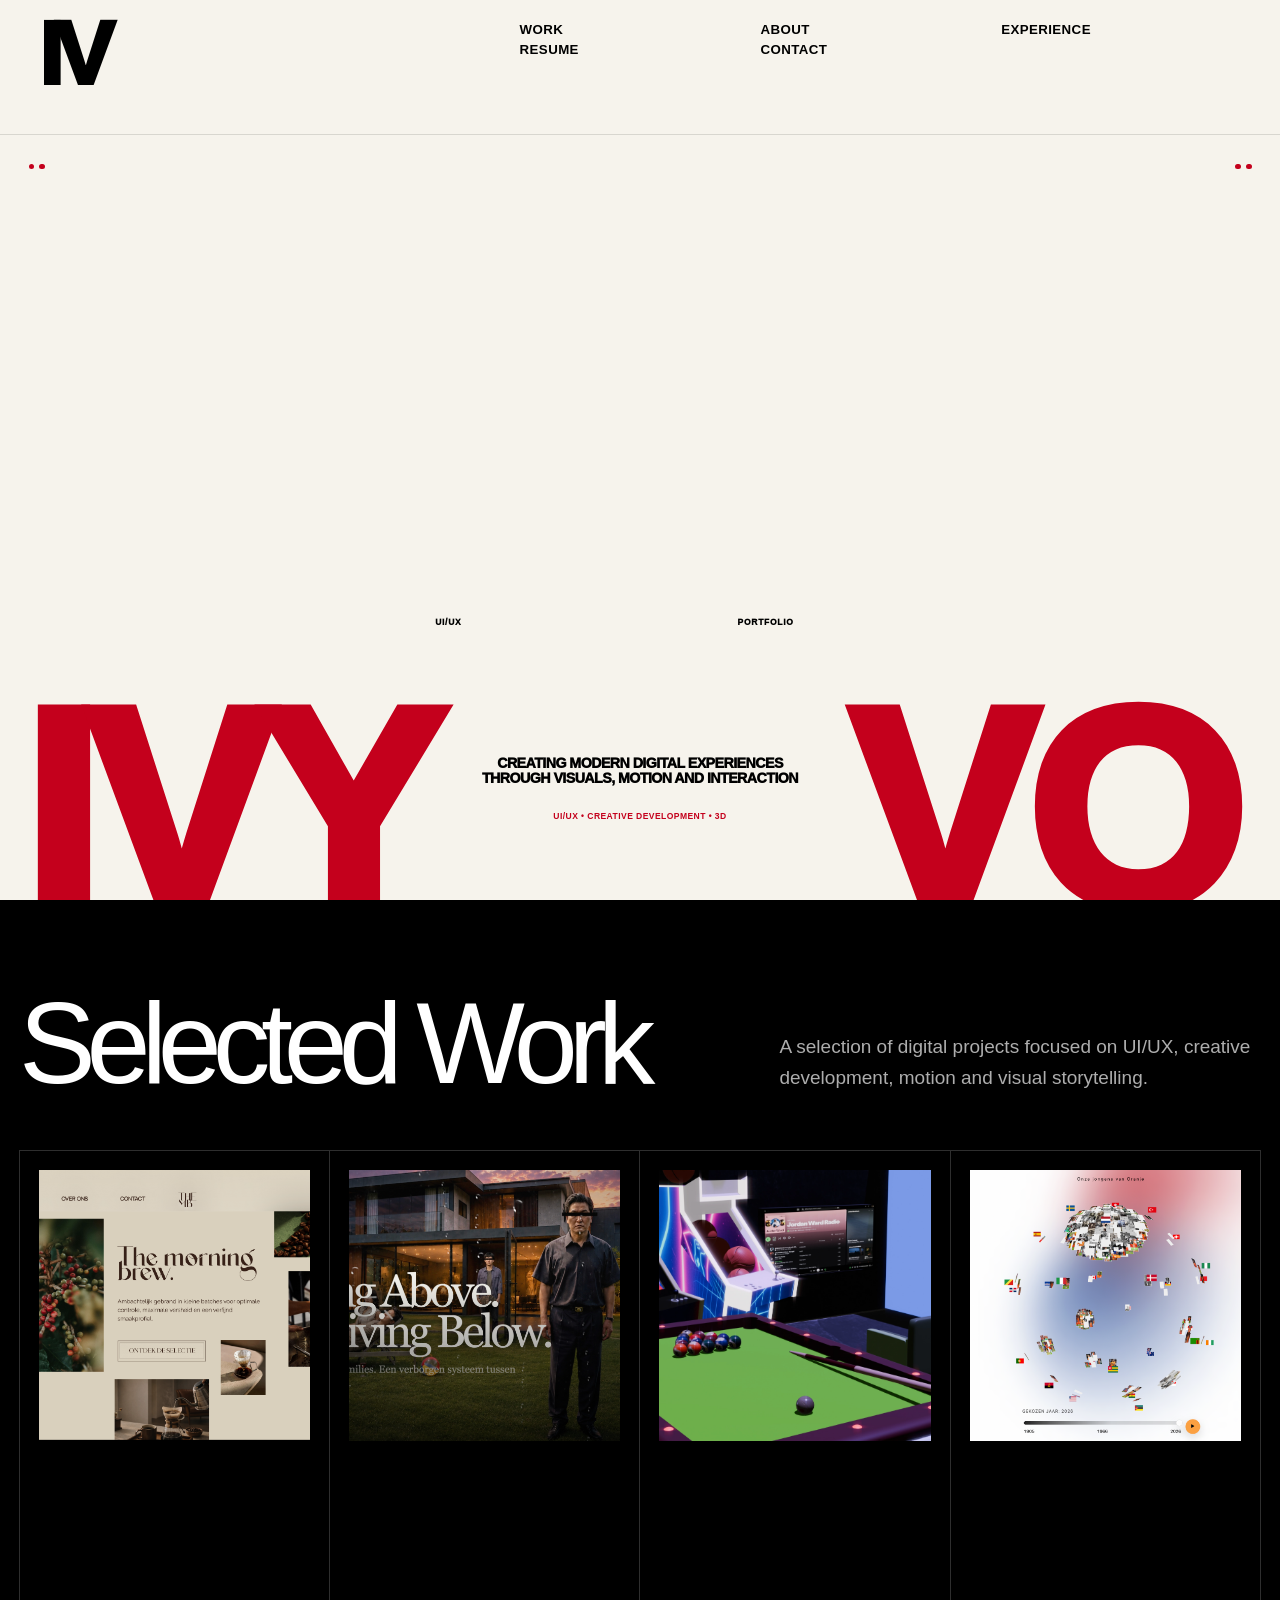
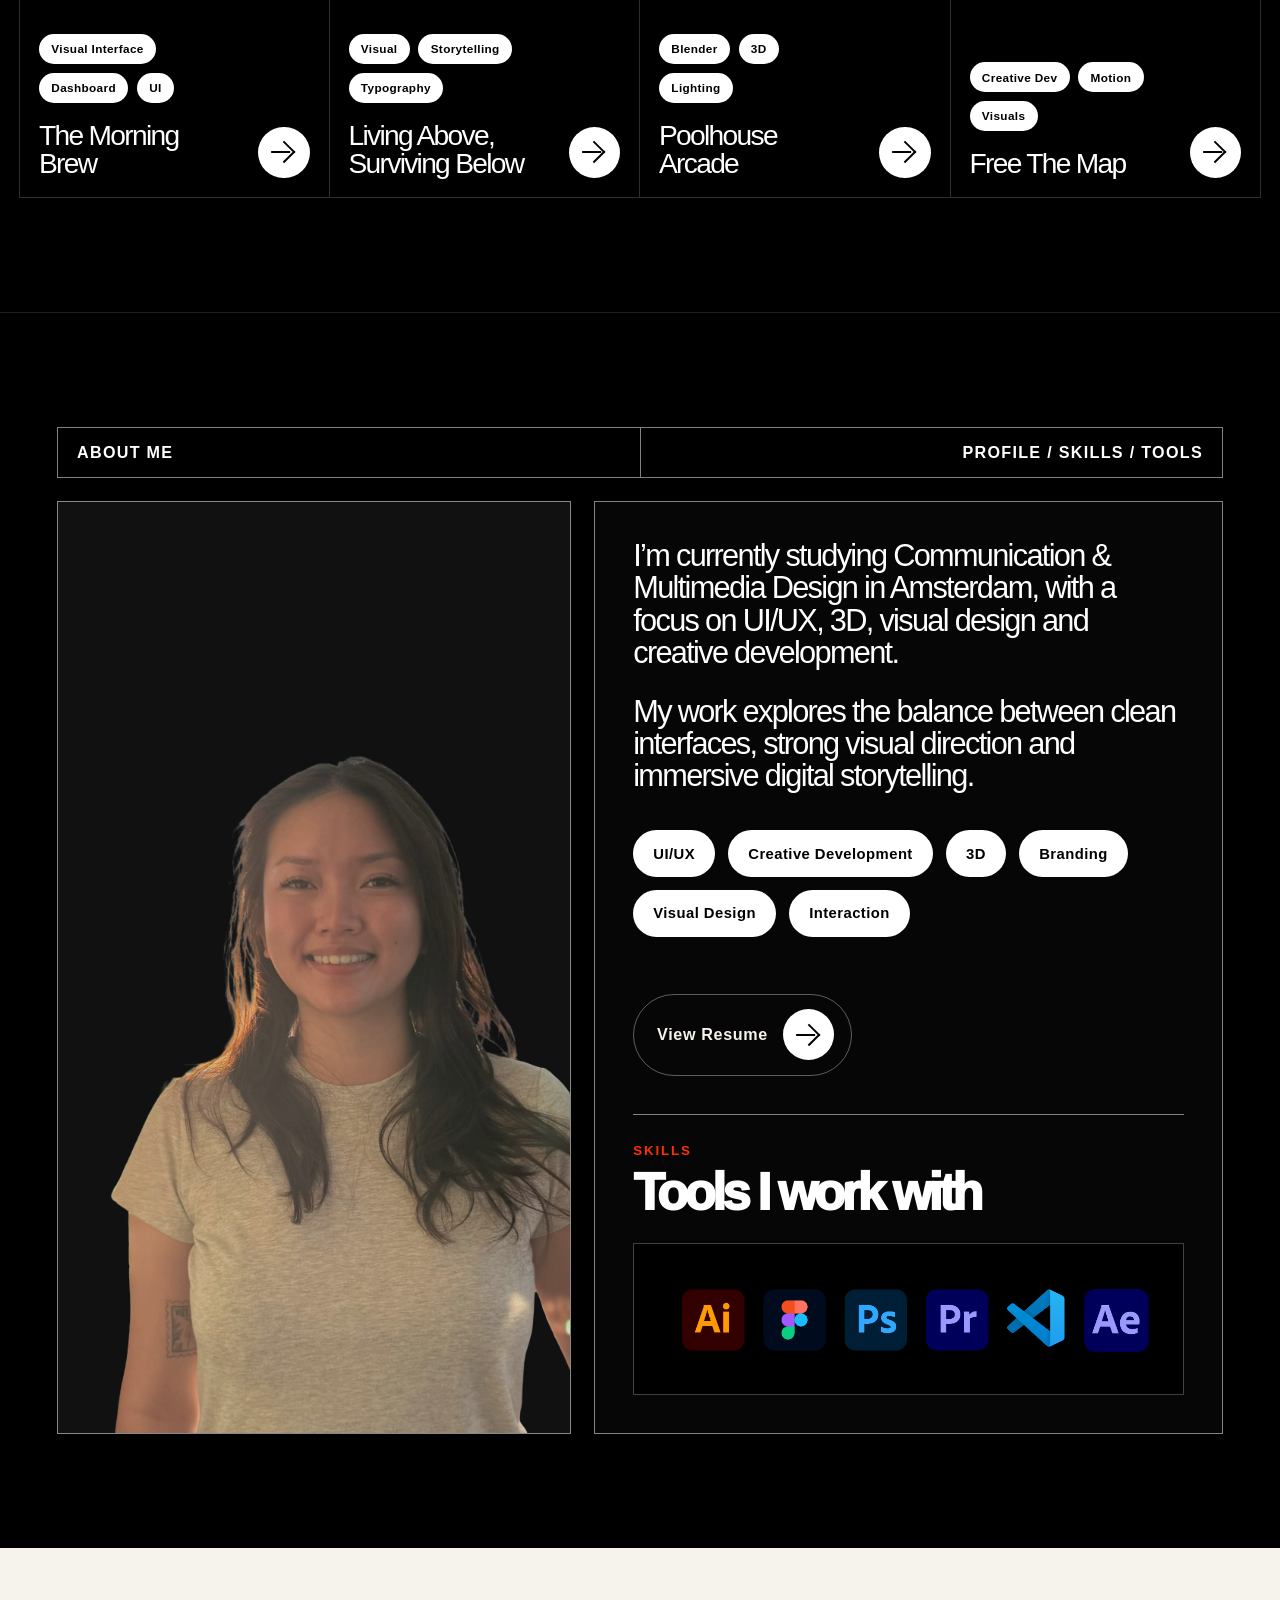
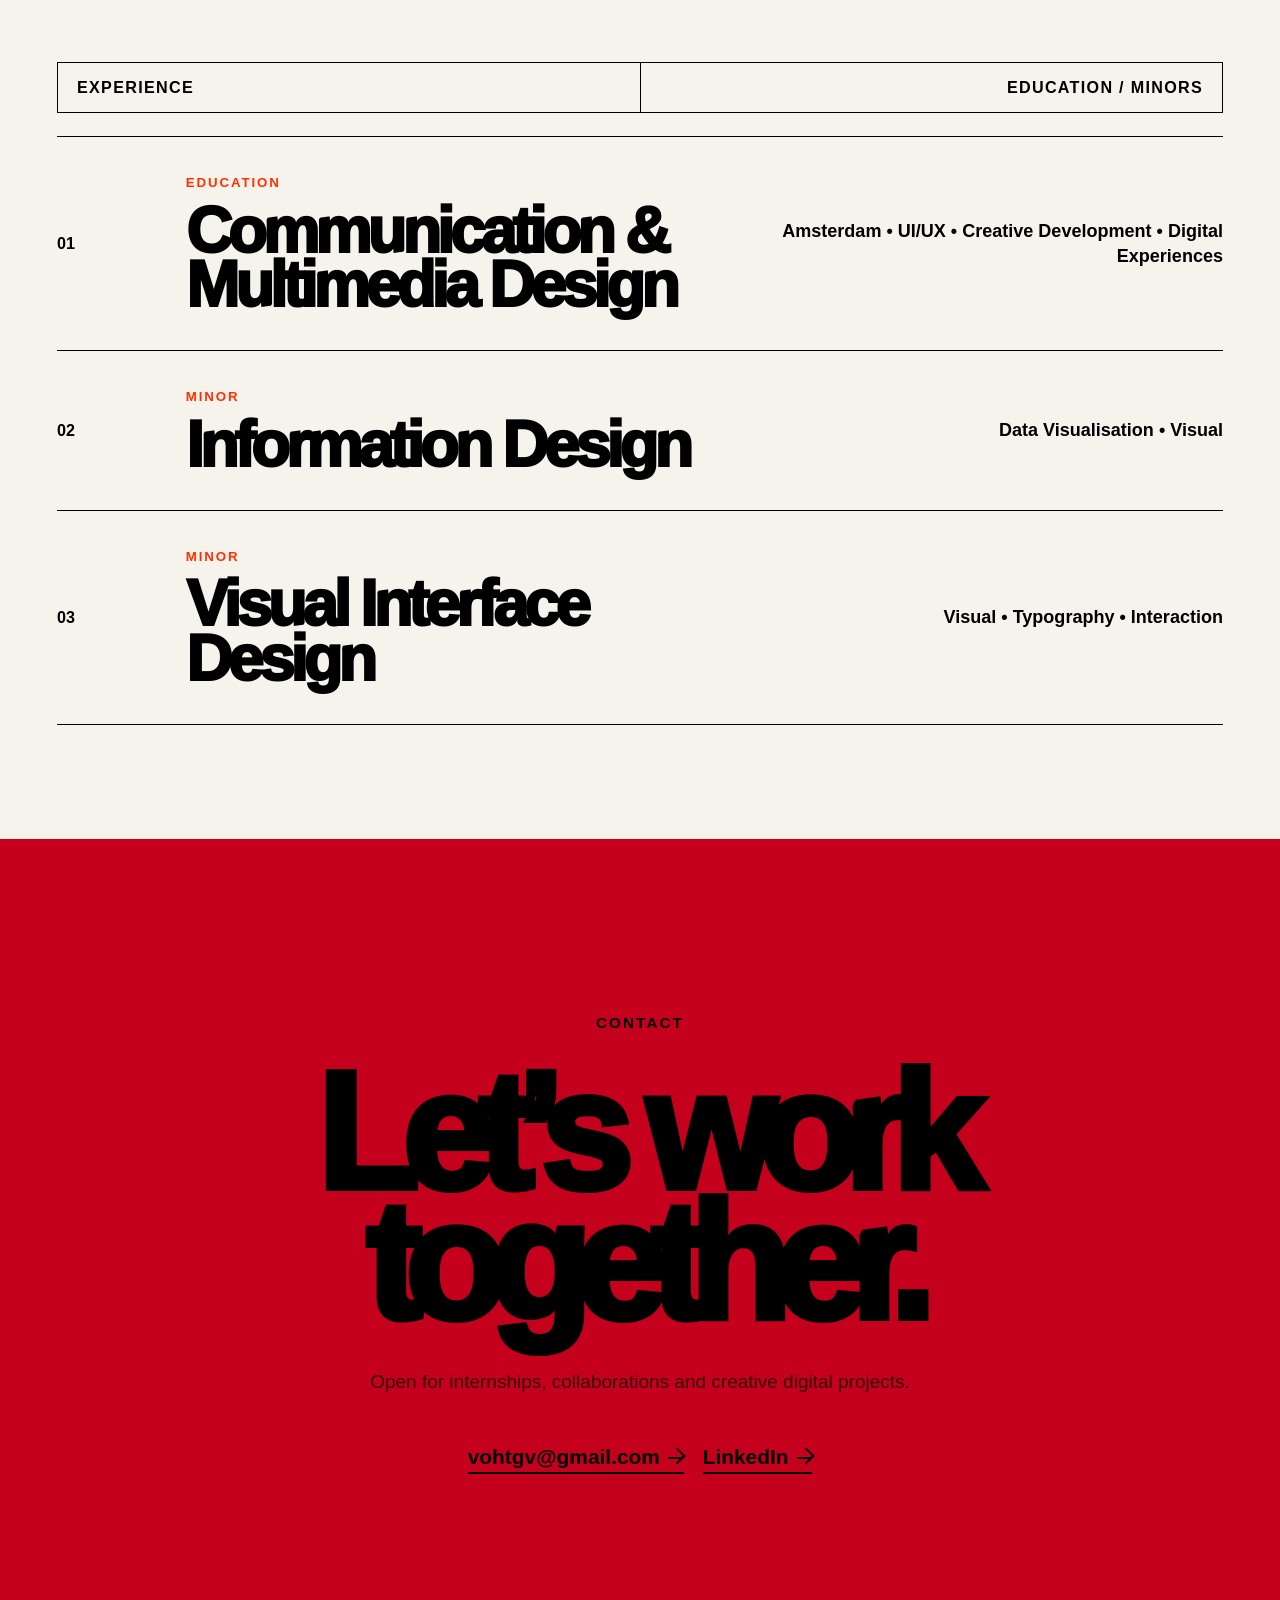
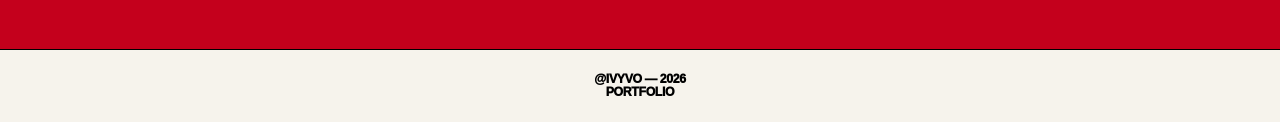
==== index.html @ e59f830c "pushdhsd" ====
<!DOCTYPE html>
<html lang="en">
<head>
  <meta charset="UTF-8">

  <meta
    name="viewport"
    content="width=device-width, initial-scale=1.0"
  >

  <title>Ivy Vo Portfolio</title>
    <link rel="icon" type="image/png" href="img/weblogo.png">

  <link rel="stylesheet" href="style.css">
    <link rel="stylesheet" href="nav.css">
</head>

<body>

 <nav class="top-nav">

  <a href="index.html" class="nav-logo">
    IV
  </a>

  <div class="nav-column desktop-nav">
    <a href="index.html#work">WORK</a>
    <a href="/img/cv.png">RESUME</a>
  </div>

  <div class="nav-column desktop-nav">
    <a href="index.html#about">ABOUT</a>
    <a href="index.html#contact">CONTACT</a>
  </div>

  <div class="nav-column desktop-nav">
    <a href="index.html#experience">EXPERIENCE</a>
  </div>

  <button class="menu-toggle" aria-label="Open menu">
    MENU
  </button>

</nav>

<div class="menu-overlay">

  <button class="menu-close" aria-label="Close menu">
    Close ×
  </button>

  <div class="menu-links">

    <a href="index.html#about">
      ABOUT
      <span>01</span>
    </a>

    <a href="index.html#work">
      WORK
      <span>02</span>
    </a>

    <a href="index.html#experience">
      EXPERIENCE
      <span>03</span>
    </a>

    <a href="cv.pdf">
      RESUME
      <span>04</span>
    </a>

    <a href="index.html#contact">
      CONTACT
      <span>05</span>
    </a>

  </div>

  <div class="menu-socials">

    <p>Socials</p>

    <div>
      <a href="https://www.linkedin.com/public-profile/settings/?lipi=urn%3Ali%3Apage%3Ad_flagship3_profile_self_edit_contact_info%3BYmnSw0SLS3mF9ZpnHBcqWw%3D%3D" target="_blank">
        LinkedIn
      </a>

      <a href="mailto:vohtgv@gmail.com">
        Email
      </a>

    </div>

  </div>

</div>

  <!-- LANDING PAGE -->

 <main class="landing">

  <video class="landing-video" autoplay muted loop playsinline>
    <source src="img/cube.mp4" type="video/mp4" >
    
  </video>


  <!-- SMALL CORNERS -->

  <div class="corner corner-left">
    <span></span>
    <span></span>
  </div>

  <div class="corner corner-right">
    <span></span>
    <span></span>
  </div>

  <!-- TINY LABELS -->

  <span class="tiny-label label-left">
    UI/UX
  </span>

  <span class="tiny-label label-right">
    PORTFOLIO
  </span>

  <!-- CENTER TEXT -->

  <div class="center-text">

    <p>
      CREATING MODERN DIGITAL EXPERIENCES<br>
      THROUGH VISUALS, MOTION AND INTERACTION
    </p>

    <small>
      UI/UX • CREATIVE DEVELOPMENT • 3D
    </small>

  </div>

  <!-- BIG TYPOGRAPHY -->

  <h1 class="big-name name-left">
    IVY
  </h1>

  <h1 class="big-name name-right">
    VO
  </h1>

</main>

 <!-- WORK SECTION -->

<section class="work-section" id="work">

  <div class="work-top">

    <h2>
      Selected Work
    </h2>

    <p>
      A selection of digital projects focused on UI/UX, creative development,
      motion and visual storytelling.
    </p>

  </div>

  <div class="project-grid">

 <a href="themorningbrew.html" class="project-card">

  <div class="project-image">
    <img src="img/work/themorningbrew.png" alt="The Morning Brew project">
  </div>

  <div class="project-info">

    <div>
      <div class="project-tags">
        <span>Visual Interface</span>
        <span>Dashboard</span>
        <span>UI</span>
      </div>

      <h3>The Morning Brew</h3>
    </div>

  <span class="arrow" aria-hidden="true"></span>

  </div>

</a>

    <a href="parasite.html" class="project-card">

      <div class="project-image">
        <img src="img/work/parasite.png" alt="Living Above Surviving Below project">
      </div>

      <div class="project-info">

        <div>
       <div class="project-tags">
  <span>Visual</span>
  <span>Storytelling</span>
  <span>Typography</span>
</div>

<h3>Living Above, Surviving Below</h3>
        </div>

      <span class="arrow" aria-hidden="true"></span>

      </div>

    </a>

    <a href="poolhouse.html" class="project-card">

      <div class="project-image">
        <img src="img/work/poolhouse2.png" alt="Poolhouse blender project">
      </div>

      <div class="project-info">

        <div>
      <div class="project-tags">
        <span>Blender</span>
        <span>3D</span>
        <span>Lighting</span>
      </div>

      <h3>Poolhouse Arcade</h3>
    </div>

  <span class="arrow" aria-hidden="true"></span>

      </div>

    </a>

    <a href="freethemap.html" class="project-card">

      <div class="project-image">
        <img src="img/work/freethemap.png" alt="Free The Map project">
      </div>

      <div class="project-info">

        <div>
          <div class="project-tags">
            <span>Creative Dev</span>
            <span>Motion</span>
            <span>Visuals</span>
          </div>

          <h3>Free The Map</h3>
        </div>

       <span class="arrow" aria-hidden="true"></span>

      </div>

    </a>

  </div>

</section>
<!-- ABOUT SECTION -->

<section class="about-section" id="about">

  <div class="section-header about-header">

    <span>
      ABOUT ME
    </span>

    <span>
      PROFILE / SKILLS / TOOLS
    </span>

  </div>

  <div class="about-layout">

    <div class="about-image-card">

      <img src="img/ivyvo.png" alt="Portrait / visual identity of Ivy Vo">

    </div>

    <div class="about-content-card">

      <div class="about-text">

        <p>
          I’m currently studying Communication & Multimedia Design in Amsterdam,
          with a focus on UI/UX, 3D, visual design and creative development.
        </p>

        <p>
          My work explores the balance between clean interfaces, strong visual direction
          and immersive digital storytelling.
        </p>

      </div>

      <div class="about-tags">

        <span>UI/UX</span>
        <span>Creative Development</span>
        <span>3D</span>
        <span>Branding</span>
        <span>Visual Design</span>
        <span>Interaction</span>

      </div>
      <div class="about-actions">
  <a href="/img/cv.png" class="resume-button" target="_blank">
    <span>View Resume</span>
   <span class="arrow" aria-hidden="true"></span>
  </a>
</div>

      <div class="skills-mini-block">

        <div class="skills-mini-text">

          <p class="archive-kicker">
            SKILLS
          </p>

          <h3>
            Tools I work with
          </h3>

        </div>

        <img
          src="/img/skilsicon.png"
          alt="Design and development tools including Illustrator, Figma, Photoshop, Premiere Pro and Visual Studio Code"
          class="skills-icons"
        >

      </div>

    </div>

  </div>

</section>

  <!-- EXPERIENCE / EDUCATION SECTION -->

<section class="experience-section" id="experience">

  <div class="experience-header">

    <span>
      EXPERIENCE
    </span>

    <span>
      EDUCATION / MINORS
    </span>

  </div>

  <div class="experience-list">

    <div class="experience-item">

      <span class="experience-number">
        01
      </span>

      <div class="experience-main">
        <p class="experience-kicker">
          EDUCATION
        </p>

        <h3>
          Communication & Multimedia Design
        </h3>
      </div>

      <p class="experience-tags">
        Amsterdam • UI/UX • Creative Development • Digital Experiences
      </p>

    </div>

    <div class="experience-item">

      <span class="experience-number">
        02
      </span>

      <div class="experience-main">
        <p class="experience-kicker">
          MINOR
        </p>

        <h3>
          Information Design
        </h3>
      </div>

      <p class="experience-tags">
        Data Visualisation • Visual
      </p>

    </div>

    <div class="experience-item">

      <span class="experience-number">
        03
      </span>

      <div class="experience-main">
        <p class="experience-kicker">
          MINOR
        </p>

        <h3>
          Visual Interface Design
        </h3>
      </div>

      <p class="experience-tags">
        Visual • Typography • Interaction
      </p>

    </div>

  </div>

</section>
  <!-- CONTACT SECTION -->

 <section class="contact-section" id="contact">

  <div class="contact-inner">

    <span class="contact-label">
      CONTACT
    </span>

    <h2>
      Let’s work together.
    </h2>

    <p>
      Open for internships, collaborations and creative digital projects.
    </p>

    <div class="contact-links">

  <a href="mailto:vohtgv@gmail.com" class="contact-link">
  <span>vohtgv@gmail.com</span>
  <span class="inline-arrow" aria-hidden="true"></span>
</a>

<a href="https://www.linkedin.com/in/ivy-vo-3ab95b32b?utm_source=share_via&utm_content=profile&utm_medium=member_ios" target="_blank" class="contact-link">
  <span>LinkedIn</span>
  <span class="inline-arrow" aria-hidden="true"></span>
</a>
    </div>

  </div>

</section>
</section>
  <footer class="footer-title">
      @IVYVO — 2026<br>
      PORTFOLIO
    </footer>
    <script src="script.js"></script>
</body>
 
</html>
---- style.css ----
/* =========================
   RESET
========================= */

*{
  margin:0;
  padding:0;
  box-sizing:border-box;
}

/* =========================
   COLOR SYSTEM
========================= */

:root{
  --primary-red:#C4001C;
  --primary-orange:#FF3100;
  --secondary-blue:#2B3EF7;
  --gray:#A7A7A7;
  --black:#000000;
  --white:#FFFFFF;
  --cream:#F6F3EC;
}

html{
  font-size:19px;
  scroll-behavior:smooth;
}

body{

  font-family:
  "Helvetica Neue",
  Helvetica,
  Arial,
  sans-serif;

  color:var(--black);

  overflow-x:hidden;
}

/* =========================
   LANDING
========================= */

.landing{
  position:relative;

  width:100vw;
  height:85vh;

  background:var(--cream);

  overflow:hidden;

  padding:2rem;
}

/* =========================
   LANDING VIDEO
========================= */

.landing-video{
  position:absolute;

  left:52%;
  top:27%;
 
  transform:translate(-50%, -50%);

  width:min(68vw, 58rem);
  height:auto;

  z-index:35;

  display:block;

  pointer-events:auto;

  mix-blend-mode:multiply;

  opacity:.95;
}

/* =========================
   SMALL CORNER DOTS
========================= */

.corner{
  position:absolute;

  top:1.5rem;

  display:flex;
  gap:.25rem;

  z-index:80;
}

.corner-left{
  left:1.5rem;
}

.corner-right{
  right:1.5rem;
}

.corner span{
  width:.3rem;
  height:.3rem;

  border-radius:50%;

  background:var(--primary-red);
}

/* =========================
   TINY LABELS
========================= */

.tiny-label{
  position:absolute;

  top:61%;

  font-size:.45rem;

  font-weight:950;

  letter-spacing:.08em;

  color:var(--black);

  z-index:70;
}

.label-left{
  left:33%;
}

.label-right{
  right:35%;
}

/* =========================
   CENTER TEXT
========================= */

.center-text{
  position:absolute;

  left:50%;
  bottom:11%;

  transform:translateX(-50%);

  text-align:center;

  width:min(90vw, 30rem);

  z-index:80;
}

.center-text p{
  font-size:clamp(.78rem, 1vw, 1.05rem);

  line-height:1.05;

  font-weight:950;

  letter-spacing:-.04em;

  margin-bottom:1.1rem;

  color:var(--black);
}

.center-text small{
  font-size:.48rem;

  font-weight:900;

  letter-spacing:.07em;

  color:var(--primary-red);
}


/* =========================
   SMALL CORNER DOTS
========================= */

.corner{
  position:absolute;

  top:1.5rem;

  display:flex;
  gap:.25rem;

  z-index:30;
}

.corner-left{
  left:1.5rem;
}

.corner-right{
  right:1.5rem;
}

.corner span{
  width:.3rem;
  height:.3rem;

  border-radius:50%;

  background:var(--primary-red);
}



/* =========================
   TINY LABELS
========================= */

.tiny-label{
  position:absolute;

  top:63%;

  font-size:.45rem;

  font-weight:950;

  letter-spacing:.08em;

  z-index:30;
}

.label-left{
  left:34%;
}

.label-right{
  right:38%;
}

/* =========================
   CENTER TEXT
========================= */

.center-text{
  position:absolute;

  left:50%;
  bottom:10%;

  transform:translateX(-50%);

  text-align:center;

  width:22rem;

  z-index:40;
}

.center-text p{
  font-size:clamp(.75rem, 1vw, 1rem);

  line-height:1.05;

  font-weight:950;

  letter-spacing:-.04em;

  margin-bottom:.8rem;
}

.center-text small{
  font-size:.45rem;

  font-weight:900;

  letter-spacing:.05em;
}

/* =========================
   BIG NAMES
========================= */

.big-name{
  position:absolute;

  bottom:-.8rem;

  font-size:clamp(7rem, 22vw, 22rem);

  line-height:.72;

  font-weight:950;

  letter-spacing:-.055em;

  color:var(--primary-red);

  z-index:20;

  text-transform:uppercase;
}

.name-left{
  left:1rem;
}

.name-right{
  right:2.5rem;

  letter-spacing:-.035em;
}



/* =========================
   WORK SECTION
========================= */

.work-section{
  min-height:100vh;

  background:var(--black);
  color:var(--white);

  padding:5rem 1rem 6rem;

  overflow:hidden;
}

/* TOP */

.work-top{
  display:grid;

  grid-template-columns:1.2fr .8fr;

  gap:2rem;

  align-items:end;

  padding:0 0 3rem;

  border-bottom:1px solid rgba(255,255,255,.18);
}

.work-top h2{
  font-size:clamp(4rem, 9vw, 9rem);

  line-height:.85;

  font-weight:500;

  letter-spacing:-.08em;

  color:var(--white);

  max-width:100%;
}

.work-top p{
  max-width:34rem;

  color:rgba(255,255,255,.68);

  font-size:1rem;

  line-height:1.6;

  justify-self:end;
}

/* GRID */

.project-grid{
  display:grid;

  grid-template-columns:repeat(4, minmax(0, 1fr));

  border-bottom:1px solid rgba(255,255,255,.18);
}

.project-card{
  min-height:34rem;

  display:flex;
  flex-direction:column;

  text-decoration:none;

  color:var(--white);

  border-right:1px solid rgba(255,255,255,.18);

  padding:1rem;

  transition:
    background .35s ease,
    transform .35s ease;
}

.project-card:first-child{
  border-left:1px solid rgba(255,255,255,.18);
}

.project-card:hover{
  background:rgba(255,255,255,.045);
}

/* IMAGE */

.project-image{
  width:100%;

  aspect-ratio:1 / 1;

  overflow:hidden;

  background:#111;

  margin-bottom:1.2rem;
}

.project-image img{
  width:100%;
  height:100%;

  object-fit:cover;

  display:block;

  transition:.7s cubic-bezier(.22,1,.36,1);
}

.project-card:hover .project-image img{
  transform:scale(1.08);
}

/* INFO */

.project-info{
  margin-top:auto;

  display:flex;
  justify-content:space-between;
  align-items:flex-end;

  gap:1rem;
}

.project-info h3{
  font-size:clamp(1.4rem, 2.2vw, 2.4rem);

  line-height:1;

  font-weight:500;

  letter-spacing:-.06em;

  margin-top:1rem;

  color:var(--white);
}

/* TAGS */

.project-tags{
  display:flex;
  flex-wrap:wrap;

  gap:.45rem;
}

.project-tags span{
  padding:.45rem .65rem;

  border-radius:999px;

  background:var(--white);
  color:var(--black);

  font-size:.62rem;
  font-weight:800;

  letter-spacing:.03em;

  transition:.3s ease;
}

.project-card:hover .project-info h3{
  
  color:var(--primary-orange);
}

/* ARROW */

.arrow{
  width:2.7rem;
  height:2.7rem;

  border-radius:50%;

  display:flex;
  align-items:center;
  justify-content:center;

  background:var(--white);
  color:var(--black);

  flex-shrink:0;

  position:relative;

  transition:.35s ease;
}

.arrow::before{
  content:"";

  width:.75rem;
  height:.75rem;

  border-top:2px solid currentColor;
  border-right:2px solid currentColor;

  transform:rotate(45deg);
}

.arrow::after{
  content:"";

  position:absolute;

  width:1rem;
  height:2px;

  background:currentColor;

  transform:translateX(-.15rem);
}

.project-card:hover .arrow{
  background:var(--primary-orange);
  color:var(--white);

  transform:rotate(-45deg);
}
/* =========================
   RESPONSIVE WORK
========================= */

/* tablet */
@media(max-width:1100px){

  .work-top{
    grid-template-columns:1fr;

    gap:1rem;
  }

  .work-top p{
    justify-self:start;

    max-width:38rem;
  }

  .project-grid{
    grid-template-columns:repeat(2, minmax(0, 1fr));
  }

  .project-card{
    border-bottom:1px solid rgba(255,255,255,.18);
  }

  .project-card:nth-child(odd){
    border-left:1px solid rgba(255,255,255,.18);
  }
}

/* small tablet */
@media(max-width:800px){

  .work-section{
    padding:4.5rem 1rem 5rem;
  }

  .work-top h2{
    font-size:clamp(3.8rem, 14vw, 7rem);
  }

  .project-card{
    min-height:30rem;
  }

  .project-info{
    align-items:flex-start;
  }
}

/* mobile */
@media(max-width:650px){

  .work-section{
    padding:4rem 1rem;
  }

  .work-top{
    padding-bottom:2rem;
  }

  .work-top h2{
    font-size:clamp(3.4rem, 18vw, 6rem);
  }

  .work-top p{
    font-size:.9rem;
  }

  .project-grid{
    grid-template-columns:1fr;
  }

  .project-card{
    min-height:auto;

    border-left:1px solid rgba(255,255,255,.18);
    border-right:1px solid rgba(255,255,255,.18);
    border-bottom:1px solid rgba(255,255,255,.18);

    padding:.9rem;
  }

  .project-image{
    aspect-ratio:1 / .82;
  }

  .project-info{
    align-items:flex-start;
  }

  .project-tags span{
    font-size:.58rem;
  }

  .arrow{
    width:2.4rem;
    height:2.4rem;
  }
}
/* extra small phones fix */
@media(max-width:560px){

  .work-section{
    padding:3.5rem .75rem 4rem;
  }

  .work-top{
    gap:1rem;
    padding-bottom:1.6rem;
  }

  .work-top h2{
    font-size:clamp(2.8rem, 17vw, 4.8rem);

    line-height:.88;

    letter-spacing:-.055em;

    max-width:100%;

    overflow-wrap:break-word;
    word-break:normal;
  }

  .work-top p{
    max-width:100%;

    font-size:.85rem;
    line-height:1.5;
  }

  .project-grid{
    grid-template-columns:minmax(0, 1fr);
  }

  .project-card{
    padding:.75rem;

    width:100%;
    min-width:0;
  }

  .project-image{
    aspect-ratio:1 / .9;
  }

  .project-info{
    gap:.8rem;
  }

  .project-info h3{
    font-size:clamp(1.45rem, 8vw, 2.2rem);

    letter-spacing:-.045em;

    overflow-wrap:break-word;
  }

  .project-tags{
    gap:.35rem;
  }

  .project-tags span{
    font-size:.54rem;

    padding:.4rem .55rem;
  }

  .arrow{
    width:2.25rem;
    height:2.25rem;
  }
}

@media(max-width:390px){

  .work-top h2{
    font-size:clamp(2.5rem, 16vw, 3.8rem);

    letter-spacing:-.04em;
  }

  .project-info{
    flex-direction:column;
    align-items:flex-start;
  }

  .arrow{
    margin-top:.5rem;
  }
}
/* =========================
   ABOUT SECTION
========================= */

.about-section{
  min-height:100vh;

  background:var(--black);
  color:var(--white);

  padding:6rem 3rem;

  border-top:1px solid rgba(255,255,255,.12);
}

/* ABOUT HEADER */

.about-header{
  color:var(--white);

  display:grid;
  grid-template-columns:1fr 1fr;

  border:1px solid rgba(255,255,255,.5);

  margin-bottom:1.2rem;
}

.about-header span{
  padding:.8rem 1rem;

  font-size:.85rem;
  font-weight:800;

  letter-spacing:.08em;

  text-transform:uppercase;
}

.about-header span:last-child{
  text-align:right;

  border-left:1px solid rgba(255,255,255,.5);
}

/* ABOUT LAYOUT */

.about-layout{
  display:grid;
  grid-template-columns:.9fr 1.1fr;

  gap:1.2rem;

  align-items:stretch;
}

/* LEFT IMAGE CARD */

.about-image-card{
  width:100%;

  min-height:42rem;

  border:1px solid rgba(255,255,255,.5);

  border-radius:0;

  overflow:hidden;

  background:#111;
}

.about-image-card img{
  width:100%;
  height:100%;

  display:block;

  object-fit:cover;

  filter:
    contrast(.95)
    brightness(.9)
    saturate(.9);

  transition:.7s cubic-bezier(.22,1,.36,1);
}

.about-image-card:hover img{
  transform:scale(1.04);
}

/* RIGHT CONTENT CARD */

.about-content-card{
  min-height:42rem;

  border:1px solid rgba(255,255,255,.5);

  border-radius:0;

  padding:2rem;

  display:flex;
  flex-direction:column;
  justify-content:space-between;

  background:rgba(255,255,255,.025);
}

/* MAIN ABOUT TEXT */

.about-text{
  display:flex;
  flex-direction:column;

  gap:1.4rem;
}

.about-text p{
  color:var(--white);

  font-size:clamp(1.4rem, 2.4vw, 2.8rem);

  line-height:1.05;

  letter-spacing:-.055em;

  font-weight:500;
}

/* TAGS */

.about-tags{
  display:flex;
  flex-wrap:wrap;

  gap:.7rem;

  margin:2rem 0;
}

.about-tags span{
  padding:.75rem 1rem;

  border-radius:999px;

  background:var(--white);
  color:var(--black);

  border:1px solid rgba(255,255,255,.25);

  font-size:.78rem;
  font-weight:800;

  letter-spacing:.03em;

  transition:.3s ease;
}

.about-tags span:hover{
  background:var(--primary-orange);
  color:var(--white);

  transform:translateY(-.15rem);
}

/* cv button */
.about-actions{
  margin:1rem 0 2rem;
}

.resume-button{
  width:fit-content;

  display:flex;
  align-items:center;
  gap:.8rem;

  text-decoration:none;


  color:var(--cream);

  border:1px solid rgba(255,255,255,.35);

  border-radius:999px;

  padding:.75rem .85rem .75rem 1.2rem;

  font-size:.85rem;
  font-weight:900;

  letter-spacing:.04em;

  transition:.35s ease;
}

.resume-arrow{
  width:2.2rem;
  height:2.2rem;

  border-radius:50%;

  display:flex;
  align-items:center;
  justify-content:center;

  background:var(--black);
  color:var(--white);

  font-size:1rem;

  transition:.35s ease;
}

.resume-button:hover{
 
  color:var(--primary-orange);

  transform:translateY(-.18rem);
}

.resume-button:hover .resume-arrow{
  color:var(--primary-orange);

  transform:rotate(45deg);
}

/* SKILLS BLOCK INSIDE ABOUT */

.skills-mini-block{
  margin-top:auto;

  border-top:1px solid rgba(255,255,255,.5);

  padding-top:1.5rem;
}

.skills-mini-text{
  margin-bottom:1.5rem;
}

.archive-kicker{
  font-size:.7rem;

  font-weight:900;

  letter-spacing:.14em;

  color:var(--primary-orange);

  margin-bottom:.7rem;

  text-transform:uppercase;
}

.skills-mini-text h3{
  font-size:clamp(2.2rem, 4vw, 4.8rem);

  line-height:.85;

  letter-spacing:-.075em;

  font-weight:950;

  color:var(--white);
}

.skills-icons{
  width:100%;

  display:block;

  object-fit:contain;

  background:var(--black);

  border-radius:0;

  padding:1rem;

  border:1px solid rgba(255,255,255,.25);
}

/* =========================
   ABOUT RESPONSIVE
========================= */

@media(max-width:1100px){

  .about-layout{
    grid-template-columns:1fr;
  }

  .about-image-card,
  .about-content-card{
    min-height:auto;
  }

  .about-image-card{
    height:34rem;
  }
}

@media(max-width:650px){

  .about-section{
    padding:4rem 1.2rem;
  }

  .about-header{
    grid-template-columns:1fr;
  }

  .about-header span:last-child{
    text-align:left;

    border-left:none;
    border-top:1px solid rgba(255,255,255,.5);
  }

  .about-content-card{
    padding:1.2rem;
  }

  .about-image-card{
    height:28rem;
  }

  .about-text p{
    font-size:1.45rem;
    line-height:1.08;
  }

  .about-tags span{
    font-size:.72rem;
    padding:.65rem .9rem;
  }

  .skills-mini-text h3{
    font-size:2.8rem;
  }
}
/* =========================
   EXPERIENCE / EDUCATION / SKILLS
========================= */

/* =========================
   EXPERIENCE / EDUCATION
========================= */

.experience-section{
  background:var(--cream);
  color:var(--black);

  padding:6rem 3rem;

  min-height:80vh;
}

/* HEADER */

.experience-header{
  display:grid;
  grid-template-columns:1fr 1fr;

  border:1px solid var(--black);

  margin-bottom:1.2rem;
}

.experience-header span{
  padding:.8rem 1rem;

  font-size:.85rem;
  font-weight:900;

  letter-spacing:.08em;

  text-transform:uppercase;
}

.experience-header span:last-child{
  text-align:right;

  border-left:1px solid var(--black);
}

/* LIST */

.experience-list{
  display:flex;
  flex-direction:column;

  border-top:1px solid var(--black);
}

.experience-item{
  display:grid;

  grid-template-columns:.25fr 1.5fr 1.25fr;

  gap:2rem;

  align-items:center;

  padding:2rem 0;

  border-bottom:1px solid var(--black);
}

.experience-number{
  font-size:.85rem;
  font-weight:900;
}

.experience-kicker{
  font-size:.7rem;

  font-weight:900;

  letter-spacing:.14em;

  color:var(--primary-orange);

  margin-bottom:.7rem;

  text-transform:uppercase;
}

.experience-main h3{
  font-size:clamp(2.5rem, 5vw, 5.5rem);

  line-height:.85;

  letter-spacing:-.07em;

  font-weight:950;
}

.experience-tags{
  text-align:right;

  font-size:.95rem;
  font-weight:800;

  line-height:1.4;

  max-width:32rem;

  margin-left:auto;
}

/* RESPONSIVE */

@media(max-width:750px){

  .experience-section{
    padding:4rem 1.2rem;
  }

  .experience-header{
    grid-template-columns:1fr;
  }

  .experience-header span:last-child{
    text-align:left;

    border-left:none;
    border-top:1px solid var(--black);
  }

  .experience-item{
    grid-template-columns:1fr;

    gap:.8rem;
  }

  .experience-tags{
    text-align:left;

    margin-left:0;
  }
}
/* =========================
   CONTACT SECTION
========================= */
/* =========================
   CONTACT SECTION
========================= */

.contact-section{
  min-height:90vh;

  background:var(--primary-red);
  color:var(--black);

  display:flex;
  align-items:center;
  justify-content:center;

  padding:4rem 3rem;
}

.contact-inner{
  width:100%;
  max-width:90rem;

  text-align:center;

  display:flex;
  flex-direction:column;
  align-items:center;
}

/* LABEL */

.contact-label{
  display:inline-block;

  margin-bottom:2rem;

  font-size:.8rem;
  font-weight:900;

  letter-spacing:.14em;

  text-transform:uppercase;

  color:var(--black);
}

/* TITLE */

.contact-inner h2{
  font-size:clamp(4rem, 13vw, 14rem);

  line-height:.78;

  letter-spacing:-.1em;

  font-weight:950;

  max-width:90rem;

  margin-bottom:2rem;
}

/* SMALL TEXT */

.contact-inner p{
  max-width:34rem;

  font-size:1rem;

  line-height:1.6;

  color:rgba(0,0,0,.72);

  margin-bottom:2.5rem;
}

/* LINKS WRAPPER */

.contact-links{
  display:flex;
  justify-content:center;
  align-items:center;

  gap:1rem;

  flex-wrap:wrap;
}

/* KEEP YOUR EMAIL LINK STYLE */

.contact-link{
  color:var(--black);

  text-decoration:none;

  font-size:1.1rem;
  font-weight:900;

  border-bottom:2px solid var(--black);

  padding-bottom:.15rem;

  transition:.3s ease;
}

.contact-link:hover{
  color:var(--cream);

  border-bottom-color:var(--cream);

  transform:translateY(-.15rem);
}

/* MOBILE */

@media(max-width:650px){

  .contact-section{
    min-height:75vh;

    padding:4rem 1.2rem;
  }

  .contact-inner h2{
    font-size:clamp(4rem, 19vw, 7rem);
  }

  .contact-inner p{
    font-size:.95rem;
  }

  .contact-links{
    flex-direction:column;

    gap:1rem;
  }

  .contact-link{
    font-size:1rem;
  }
}
/* =========================
   RESPONSIVE TABLET
========================= */

@media(max-width:1100px){

  .project-grid{
    grid-template-columns:repeat(2, 1fr);
  }

  .about-layout{
    grid-template-columns:1fr;
  }
}

@media(max-width:1000px){

  body{
    overflow:auto;
  }

  .top-nav{
    height:auto;

    grid-template-columns:1fr 1fr;

    gap:1.5rem;

    padding:1.6rem;
  }

  .landing{
    min-height:82vh;
  }

  .center-text{
    bottom:17%;
  }

  .big-name{
    font-size:clamp(6rem, 24vw, 14rem);
  }
}

/* =========================
   MOBILE
========================= */

@media(max-width:750px){

  .archive-section{
    padding:4rem 1.2rem;
  }

  .archive-item{
    grid-template-columns:1fr;

    gap:.8rem;
  }

  .archive-item > p{
    text-align:left;

    margin-left:0;
  }

  .skills-block{
    padding:1.5rem;

    border-radius:1rem;
  }

  .skills-text{
    grid-template-columns:1fr;

    gap:.8rem;
  }

  .skills-icons{
    width:100%;
  }
}

@media(max-width:650px){

  .top-nav{
    grid-template-columns:1fr;

    gap:1.2rem;
  }

  .nav-logo{
    font-size:4rem;
  }

  .landing{
    height:85vh;
    padding:1rem;
  }

  .landing-video{
    top:28%;
    left:50%;

    width:min(105vw, 34rem);

    z-index:35;
  }

  .tiny-label{
    display:none;
  }

  .center-text{
    width:90%;

    bottom:22%;

    z-index:80;
  }

  .center-text p{
    font-size:.72rem;
  }

  .big-name{
    font-size:clamp(5rem, 31vw, 9rem);

    bottom:-.2rem;
  }

  .name-left{
    left:.5rem;
  }

  .name-right{
    right:.5rem;
  }

  .work-section,
  .about-section,
  .archive-section,
  .contact-section{
    padding:4rem 1.2rem;
  }

  .section-header{
    flex-direction:column;
    align-items:flex-start;

    gap:.6rem;
  }

  .project-grid{
    grid-template-columns:1fr;
  }

  .project-card{
    min-height:auto;
  }

  .project-image{
    height:20rem;
  }

  .contact-inner h2{
    font-size:3.4rem;
  }
}
---- nav.css ----
/* =========================
   NAVBAR
========================= */

.top-nav{
  width:100%;
  height:15vh;

  background:var(--cream);
  color:var(--black);

  display:grid;
  grid-template-columns:2fr 1fr 1fr 1fr;

  align-items:start;

  padding:1.2rem 2rem;

  border-bottom:0.02rem solid rgba(0,0,0,.12);

  position:relative;
  z-index:200;
}

.nav-logo{
  color:var(--black);

  text-decoration:none;

  font-size:clamp(3rem, 7vw, 7rem);

  line-height:.7;

  font-weight:950;

  letter-spacing:-0.1em;
}

.nav-column{
  display:flex;
  flex-direction:column;

  gap:.35rem;
}

.nav-column a{
  color:var(--black);

  text-decoration:none;

  font-size:clamp(.7rem, .85vw, .9rem);

  font-weight:800;

  letter-spacing:.03em;

  line-height:1;

  width:fit-content;

  transition:.25s ease;
}

.nav-column a:hover{
  color:var(--primary-red);

  transform:translateX(.2rem);
}

/* MENU BUTTON */

.menu-toggle{
  display:none;

  background:none;
  border:none;

  color:var(--black);

  font-size:.85rem;
  font-weight:900;

  letter-spacing:.08em;

  cursor:pointer;
}

/* =========================
   FULLSCREEN MENU OVERLAY
========================= */

.menu-overlay{
  position:fixed;

  inset:0;

  background:#EDECEA;
  color:var(--black);

  z-index:999;

  padding:2rem;

  display:flex;
  flex-direction:column;
  justify-content:space-between;

  opacity:0;
  pointer-events:none;

  transform:translateY(-1rem);

  transition:
    opacity .45s ease,
    transform .45s ease;
}

.menu-overlay.is-open{
  opacity:1;
  pointer-events:auto;

  transform:translateY(0);
}

/* CLOSE */

.menu-close{
  position:absolute;

  top:1.2rem;
  right:1.2rem;

  background:rgba(255,255,255,.25);

  border:1px solid rgba(0,0,0,.08);

  padding:1.2rem 1.6rem;

  color:var(--black);

  font-size:1rem;
  font-weight:700;

  cursor:pointer;

  transition:.3s ease;
}

.menu-close:hover{
  color:var(--primary-orange);
}

/* BIG LINKS */

.menu-links{
  margin-top:3rem;

  display:flex;
  flex-direction:column;

  width:100%;
}

.menu-links a{
  position:relative;

  width:fit-content;

  color:var(--black);

  text-decoration:none;

  font-size:clamp(4.5rem, 14vw, 10rem);

  line-height:.88;

  font-weight:500;

  letter-spacing:-.085em;

  transition:.35s ease;
}

.menu-links a span{
  position:absolute;

  top:.18em;
  right:-2.2rem;

  color:var(--primary-orange);

  font-size:clamp(1rem, 2vw, 1.5rem);

  line-height:1;

  letter-spacing:-.04em;
}

.menu-links a:hover{
  color:var(--primary-red);

  transform:translateX(.5rem);
}

/* SOCIALS */

.menu-socials{
  max-width:48rem;
}

.menu-socials p{
  color:var(--primary-orange);

  font-size:1rem;
  font-weight:800;

  margin-bottom:1.4rem;
}

.menu-socials div{
  display:flex;
  flex-wrap:wrap;

  gap:1rem 2rem;
}

.menu-socials a{
  color:var(--black);

  text-decoration:none;

  font-size:clamp(1.2rem, 2vw, 1.8rem);

  font-weight:500;

  transition:.3s ease;
}

.menu-socials a:hover{
  color:var(--primary-orange);
}

/* =========================
   RESPONSIVE NAV
========================= */

@media(max-width:900px){

  .top-nav{
    height:auto;

    grid-template-columns:1fr auto;

    align-items:center;

    padding:1rem 1.2rem;
  }

  .desktop-nav{
    display:none;
  }

  .menu-toggle{
    display:block;
  }

  .nav-logo{
    font-size:4rem;
  }
}

@media(max-width:650px){

  .menu-overlay{
    padding:1.2rem;
  }

  .menu-links{
    margin-top:5rem;
  }

  .menu-links a{
    font-size:clamp(4.4rem, 19vw, 7rem);
  }

  .menu-links a span{
    right:-1.6rem;

    font-size:1.05rem;
  }

  .menu-socials div{
    gap:.9rem 1.4rem;
  }

  .menu-close{
    padding:1rem 1.2rem;
  }
}
/* =========================
   FOOTER TITLE
========================= */

.footer-title{
  width:100%;

  background:var(--cream);
  color:var(--black);

  text-align:center;

  padding:1.2rem 1rem;

  font-size:clamp(.65rem, .8vw, .9rem);

  line-height:1.05;

  font-weight:950;

  letter-spacing:-.03em;

  border-top:1px solid var(--black);
}

.contact-link{
  display:inline-flex;
  align-items:center;
  gap:.45rem;
}

.inline-arrow{
  width:.8rem;
  height:.8rem;

  position:relative;

  display:inline-block;

  flex-shrink:0;
}

.inline-arrow::before{
  content:"";

  position:absolute;

  width:.55rem;
  height:.55rem;

  top:.05rem;
  right:0;

  border-top:2px solid currentColor;
  border-right:2px solid currentColor;

  transform:rotate(45deg);
}

.inline-arrow::after{
  content:"";

  position:absolute;

  width:.75rem;
  height:2px;

  left:0;
  top:.42rem;

  background:currentColor;
}
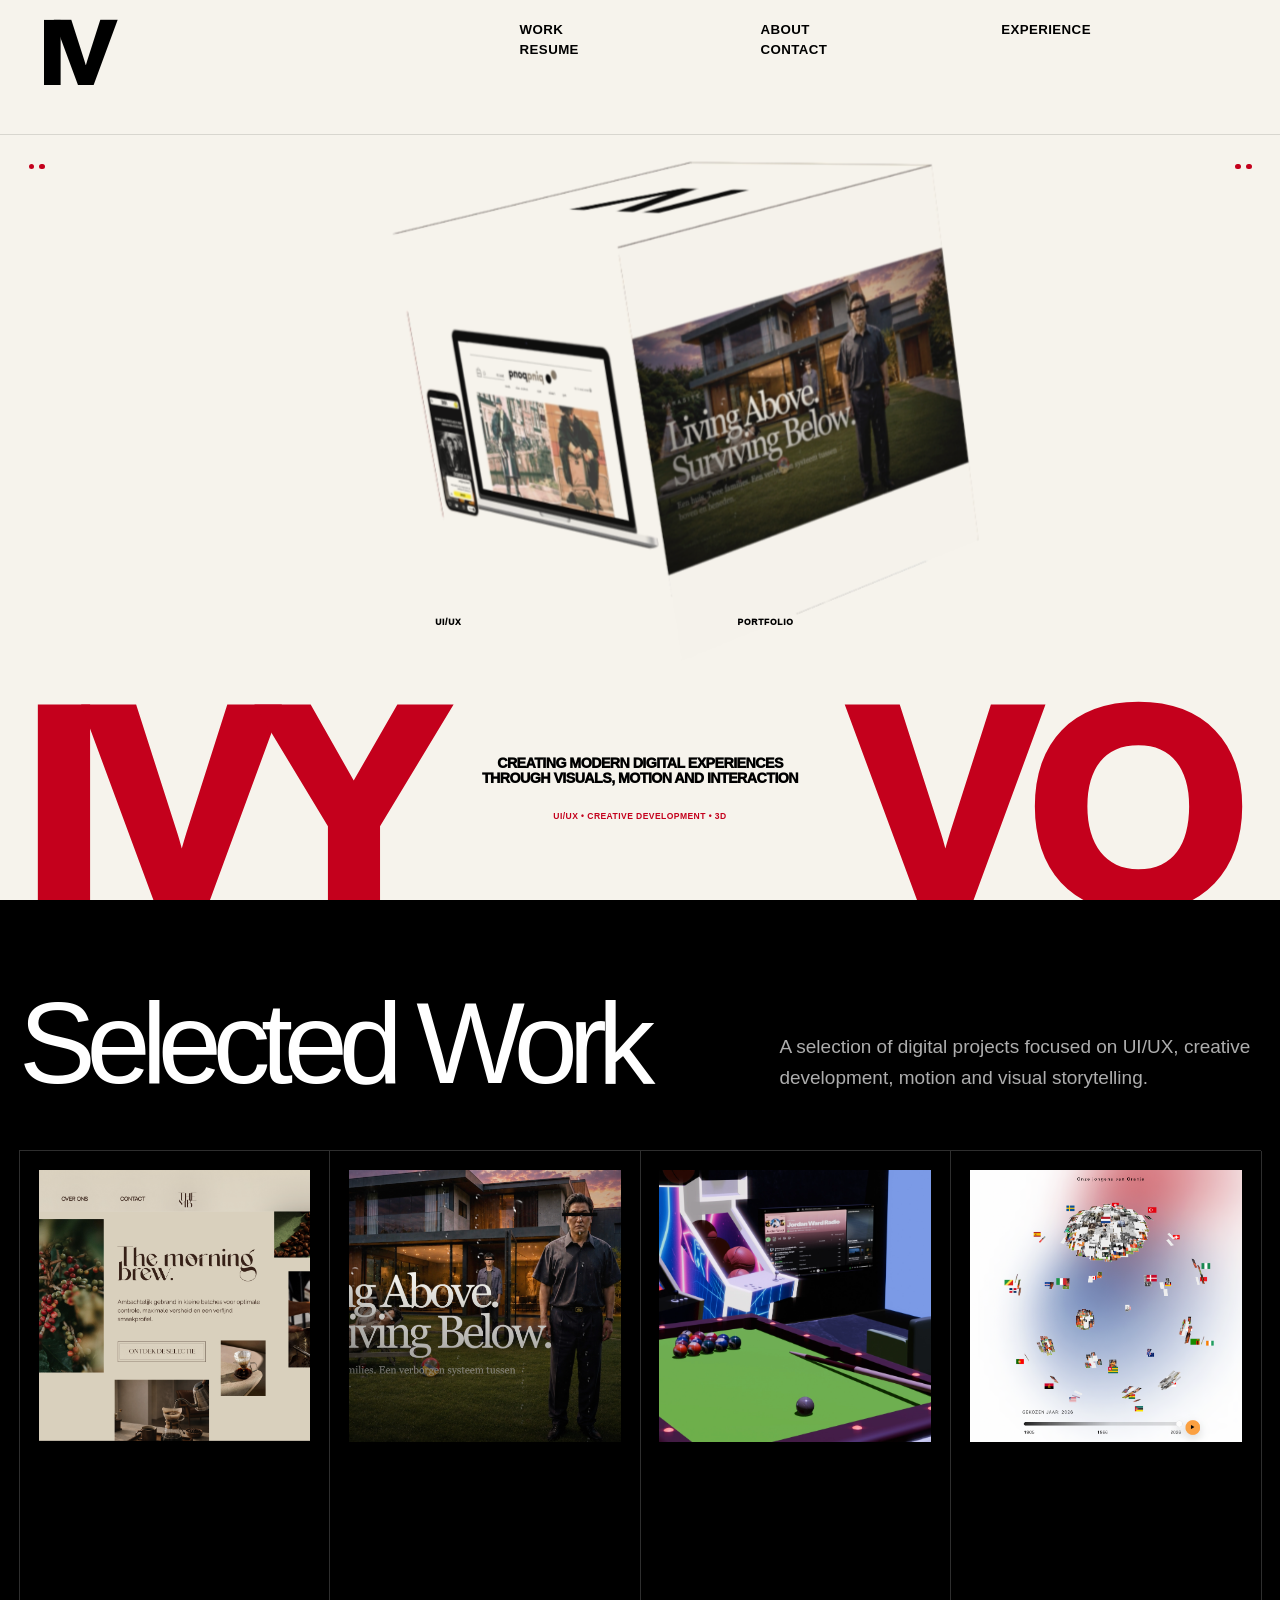
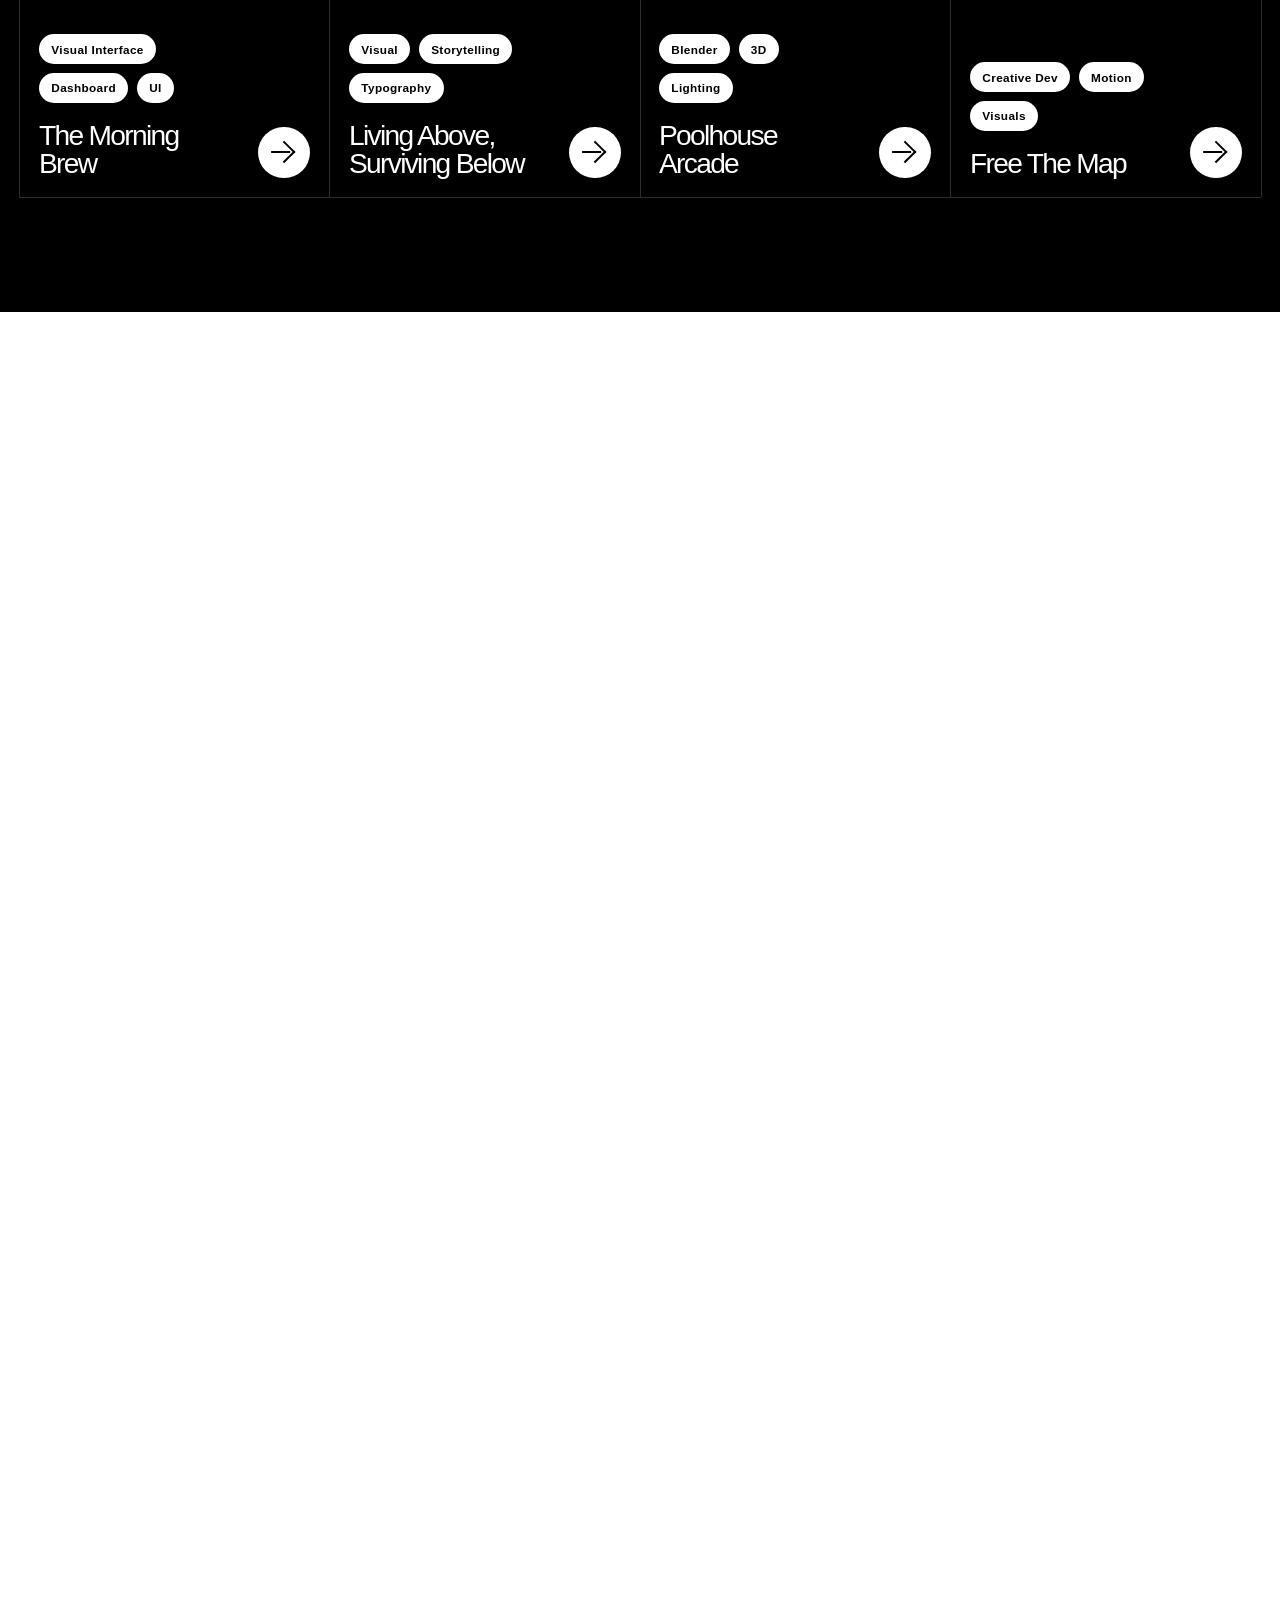
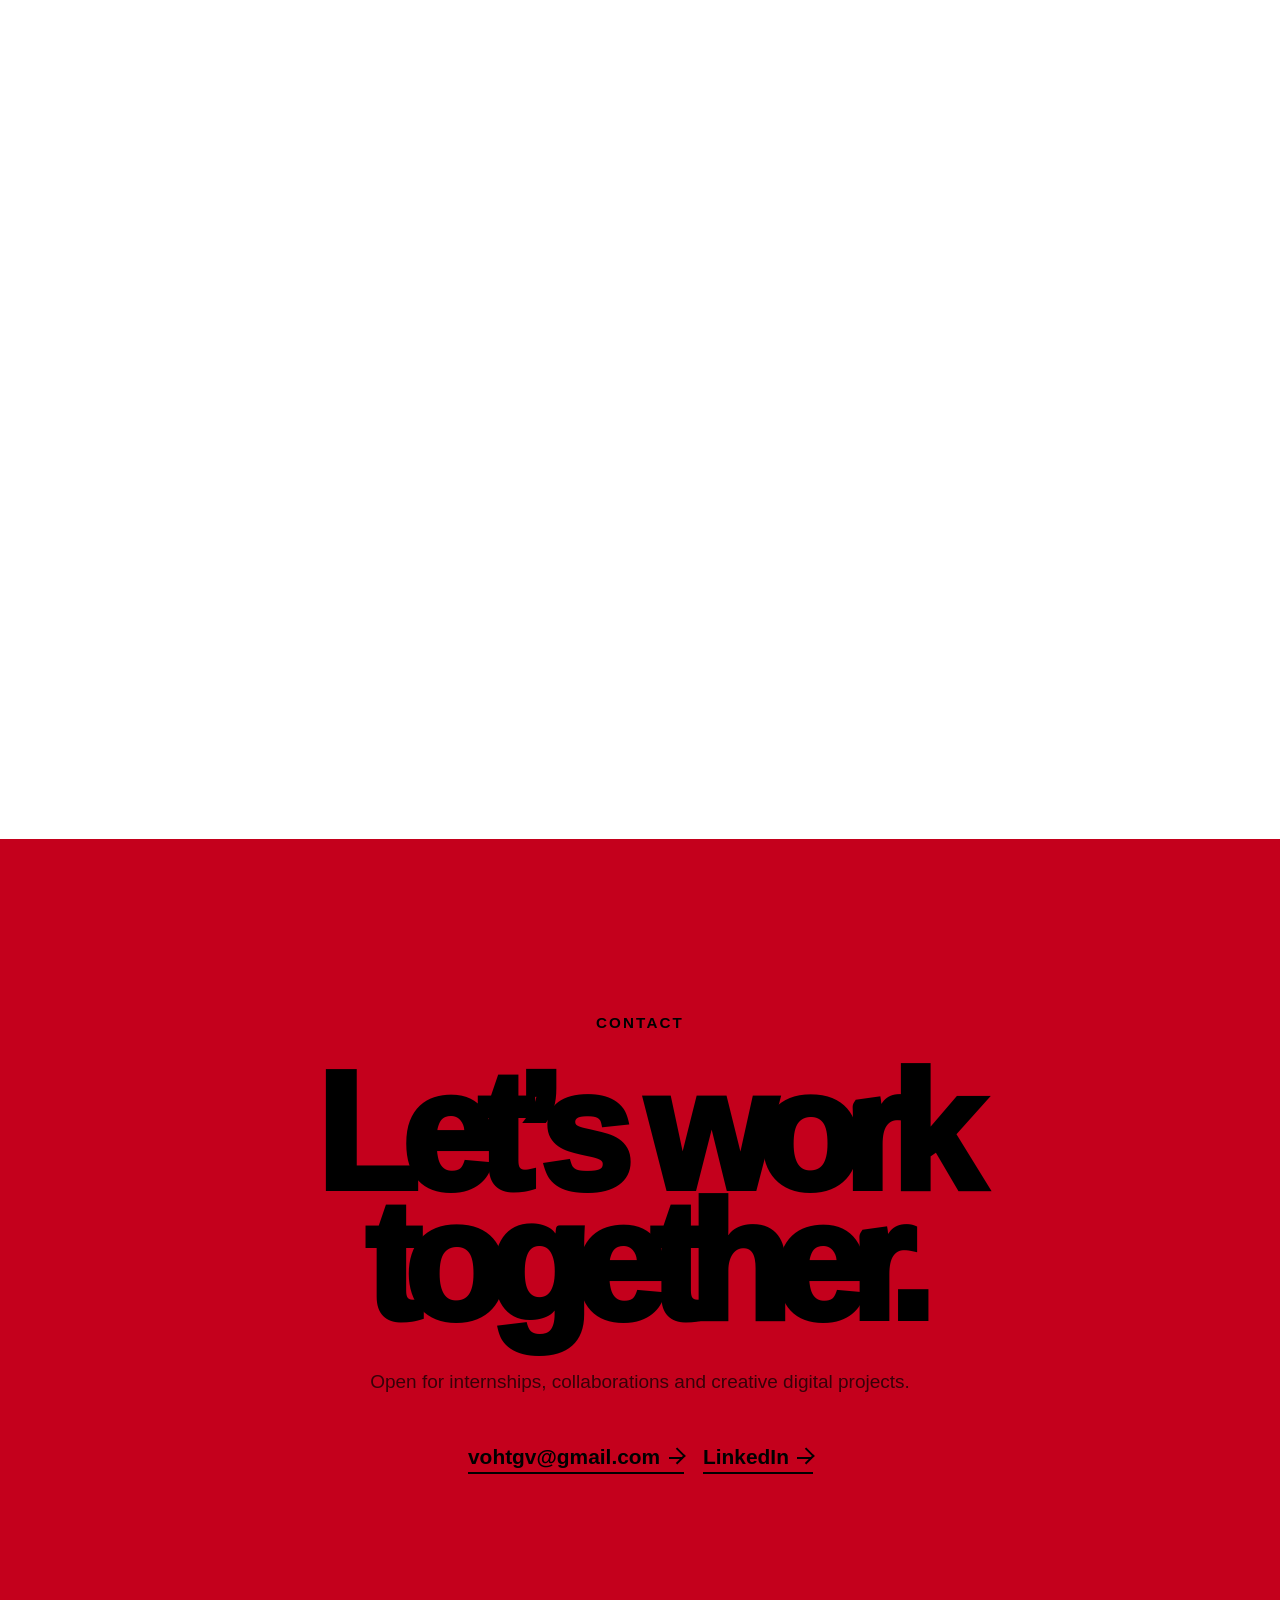
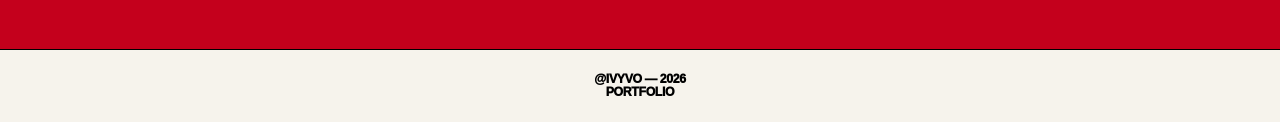
==== commit 7aaae1e8: "sjhfjf" ====
--- a/index.html
+++ b/index.html
@@ -13,9 +13,25 @@
 
   <link rel="stylesheet" href="style.css">
     <link rel="stylesheet" href="nav.css">
+     <link rel="stylesheet" href="load.css">
 </head>
 
 <body>
+  <div class="page-loader" id="pageLoader">
+
+  <div class="loader-inner">
+
+    <span class="loader-logo">
+      IV
+    </span>
+
+    <p>
+      LOADING PORTFOLIO
+    </p>
+
+  </div>
+
+</div>
 
  <nav class="top-nav">
 
@@ -101,12 +117,21 @@
 
  <main class="landing">
 
-  <video class="landing-video" autoplay muted loop playsinline>
-    <source src="img/cube.mp4" type="video/mp4" >
-    
-  </video>
-
-
+ <video
+  class="landing-video"
+  id="landingVideo"
+  autoplay
+  muted
+  loop
+  playsinline
+  preload="auto"
+  poster="img/cube.png"
+>
+  <source src="img/cube.mp4" type="video/mp4" media="(max-width: 650px)">
+  <source src="img/cube.mp4" type="video/mp4">
+</video>
+
+<div class="landing-video-fallback" id="landingVideoFallback"></div>
   <!-- SMALL CORNERS -->
 
   <div class="corner corner-left">
@@ -157,8 +182,8 @@
 </main>
 
  <!-- WORK SECTION -->
-
-<section class="work-section" id="work">
+  
+<section class="work-section reveal-section" id="work">
 
   <div class="work-top">
 
@@ -276,7 +301,7 @@
 </section>
 <!-- ABOUT SECTION -->
 
-<section class="about-section" id="about">
+<section class="about-section reveal-section" id="about">
 
   <div class="section-header about-header">
 
@@ -361,7 +386,7 @@
 
   <!-- EXPERIENCE / EDUCATION SECTION -->
 
-<section class="experience-section" id="experience">
+<section class="experience-section reveal-section" id="experience">
 
   <div class="experience-header">
 
@@ -448,7 +473,7 @@
 </section>
   <!-- CONTACT SECTION -->
 
- <section class="contact-section" id="contact">
+ <section class="contact-section reveal-section" id="contact">
 
   <div class="contact-inner">
 
--- a/style.css
+++ b/style.css
@@ -22,10 +22,7 @@
   --cream:#F6F3EC;
 }
 
-html{
-  font-size:19px;
-  scroll-behavior:smooth;
-}
+
 
 body{
 
@@ -39,7 +36,164 @@
 
   overflow-x:hidden;
 }
-
+/* scroll */
+/* =========================
+   SMOOTH SCROLL + REVEAL EFFECTS
+========================= */
+
+html{
+  scroll-behavior:smooth;
+  font-size:19px;
+
+}
+
+/* base reveal */
+
+.reveal-section,
+.reveal-card{
+  opacity:0;
+
+  transform:translateY(2.5rem);
+
+  transition:
+    opacity .9s cubic-bezier(.22,1,.36,1),
+    transform .9s cubic-bezier(.22,1,.36,1);
+
+  will-change:opacity, transform;
+}
+
+.reveal-section.is-visible,
+.reveal-card.is-visible{
+  opacity:1;
+
+  transform:translateY(0);
+}
+
+/* stagger project cards */
+
+.project-card.reveal-card:nth-child(1){
+  transition-delay:.05s;
+}
+
+.project-card.reveal-card:nth-child(2){
+  transition-delay:.12s;
+}
+
+.project-card.reveal-card:nth-child(3){
+  transition-delay:.19s;
+}
+
+.project-card.reveal-card:nth-child(4){
+  transition-delay:.26s;
+}
+
+/* about stagger */
+
+.about-image-card.reveal-card{
+  transition-delay:.08s;
+}
+
+.about-content-card.reveal-card{
+  transition-delay:.18s;
+}
+
+/* subtle hover polish */
+
+.project-card,
+.about-image-card,
+.about-content-card,
+.resume-button,
+.contact-link,
+.case-button{
+  will-change:transform;
+}
+
+.project-card:hover{
+  transform:translateY(-.35rem);
+}
+
+/* landing video smooth floating */
+
+.landing-video{
+  transition:
+    transform .7s cubic-bezier(.22,1,.36,1),
+    opacity .5s ease;
+
+  will-change:transform;
+}
+
+/* tiny labels cinematic entrance */
+
+.tiny-label,
+.center-text,
+.big-name{
+  animation:landingFadeUp 1.1s cubic-bezier(.22,1,.36,1) both;
+}
+
+.tiny-label{
+  animation-delay:.15s;
+}
+
+.center-text{
+  animation-delay:.25s;
+}
+
+.big-name{
+  animation-delay:.35s;
+}
+
+@keyframes landingFadeUp{
+  from{
+    opacity:0;
+    transform:translateY(1.2rem);
+  }
+
+  to{
+    opacity:1;
+    transform:translateY(0);
+  }
+}
+
+/* keep center text original translate */
+
+.center-text{
+  animation-name:centerTextFadeUp;
+}
+
+@keyframes centerTextFadeUp{
+  from{
+    opacity:0;
+    transform:translateX(-50%) translateY(1.2rem);
+  }
+
+  to{
+    opacity:1;
+    transform:translateX(-50%) translateY(0);
+  }
+}
+
+/* reduce motion accessibility */
+
+@media(prefers-reduced-motion:reduce){
+
+  html{
+    scroll-behavior:auto;
+  }
+
+  *,
+  *::before,
+  *::after{
+    animation-duration:.01ms !important;
+    animation-iteration-count:1 !important;
+    transition-duration:.01ms !important;
+  }
+
+  .reveal-section,
+  .reveal-card{
+    opacity:1;
+    transform:none;
+  }
+}
 /* =========================
    LANDING
 ========================= */
@@ -81,6 +235,50 @@
   mix-blend-mode:multiply;
 
   opacity:.95;
+}
+
+.landing-video{
+  object-fit:contain;
+  background:transparent;
+}
+
+.landing-video.video-failed{
+  opacity:0;
+}
+
+.landing-video-fallback{
+  position:absolute;
+
+  left:52%;
+  top:26%;
+
+  transform:translate(-50%, -50%);
+
+  width:min(72vw, 62rem);
+  height:42vh;
+
+  background:url("img/landing-poster.png") center / contain no-repeat;
+
+  z-index:34;
+
+  pointer-events:none;
+
+  display:none;
+}
+
+.landing-video-fallback.is-visible{
+  display:block;
+}
+
+@media(max-width:650px){
+
+  .landing-video-fallback{
+    left:50%;
+    top:28%;
+
+    width:min(110vw, 34rem);
+    height:42vh;
+  }
 }
 
 /* =========================
--- a/nav.css
+++ b/nav.css
@@ -94,17 +94,22 @@
 
   inset:0;
 
+  width:100vw;
+  height:100svh;
+
   background:#EDECEA;
   color:var(--black);
 
   z-index:999;
 
-  padding:2rem;
+  padding:1rem;
 
   display:flex;
   flex-direction:column;
   justify-content:space-between;
 
+  overflow:hidden;
+
   opacity:0;
   pointer-events:none;
 
@@ -127,21 +132,23 @@
 .menu-close{
   position:absolute;
 
-  top:1.2rem;
-  right:1.2rem;
-
-  background:rgba(255,255,255,.25);
+  top:1rem;
+  right:1rem;
+
+  background:rgba(255,255,255,.2);
 
   border:1px solid rgba(0,0,0,.08);
 
-  padding:1.2rem 1.6rem;
-
-  color:var(--black);
-
-  font-size:1rem;
-  font-weight:700;
+  padding:.9rem 1.15rem;
+
+  color:var(--black);
+
+  font-size:clamp(.85rem, 2.6vw, 1rem);
+  font-weight:800;
 
   cursor:pointer;
+
+  z-index:20;
 
   transition:.3s ease;
 }
@@ -153,30 +160,37 @@
 /* BIG LINKS */
 
 .menu-links{
-  margin-top:3rem;
+  margin-top:5.8rem;
 
   display:flex;
   flex-direction:column;
 
   width:100%;
+
+  overflow:hidden;
 }
 
 .menu-links a{
   position:relative;
 
+  display:block;
+
   width:fit-content;
+  max-width:calc(100vw - 3rem);
 
   color:var(--black);
 
   text-decoration:none;
 
-  font-size:clamp(4.5rem, 14vw, 10rem);
-
-  line-height:.88;
+  font-size:clamp(2.6rem, 11.5vw, 8rem);
+
+  line-height:.92;
 
   font-weight:500;
 
-  letter-spacing:-.085em;
+  letter-spacing:-.065em;
+
+  white-space:nowrap;
 
   transition:.35s ease;
 }
@@ -184,12 +198,12 @@
 .menu-links a span{
   position:absolute;
 
-  top:.18em;
-  right:-2.2rem;
+  top:.08em;
+  right:-2.05rem;
 
   color:var(--primary-orange);
 
-  font-size:clamp(1rem, 2vw, 1.5rem);
+  font-size:clamp(.78rem, 2.6vw, 1.25rem);
 
   line-height:1;
 
@@ -199,29 +213,32 @@
 .menu-links a:hover{
   color:var(--primary-red);
 
-  transform:translateX(.5rem);
+  transform:translateX(.25rem);
 }
 
 /* SOCIALS */
 
 .menu-socials{
+  width:100%;
   max-width:48rem;
+
+  padding-bottom:.3rem;
 }
 
 .menu-socials p{
   color:var(--primary-orange);
 
-  font-size:1rem;
+  font-size:clamp(.9rem, 3vw, 1rem);
   font-weight:800;
 
-  margin-bottom:1.4rem;
+  margin-bottom:.8rem;
 }
 
 .menu-socials div{
   display:flex;
   flex-wrap:wrap;
 
-  gap:1rem 2rem;
+  gap:.8rem 1.4rem;
 }
 
 .menu-socials a{
@@ -229,9 +246,9 @@
 
   text-decoration:none;
 
-  font-size:clamp(1.2rem, 2vw, 1.8rem);
-
-  font-weight:500;
+  font-size:clamp(1.1rem, 4.5vw, 1.8rem);
+
+  font-weight:600;
 
   transition:.3s ease;
 }
@@ -269,34 +286,97 @@
   }
 }
 
+/* MOBILE MENU */
+
 @media(max-width:650px){
 
   .menu-overlay{
-    padding:1.2rem;
+    padding:1rem;
   }
 
   .menu-links{
-    margin-top:5rem;
+    margin-top:6rem;
   }
 
   .menu-links a{
-    font-size:clamp(4.4rem, 19vw, 7rem);
+    font-size:clamp(2.55rem, 12vw, 5.4rem);
+
+    line-height:.92;
+
+    letter-spacing:-.06em;
+
+    max-width:calc(100vw - 2.5rem);
   }
 
   .menu-links a span{
-    right:-1.6rem;
-
-    font-size:1.05rem;
+    right:-.8rem;
+
+    font-size:.82rem;
+  }
+}
+
+@media(max-width:430px){
+
+  .menu-close{
+    padding:.8rem 1rem;
+
+    font-size:.9rem;
+  }
+
+  .menu-links{
+    margin-top:5.6rem;
+  }
+
+  .menu-links a{
+    font-size:clamp(2.35rem, 11vw, 4.3rem);
+
+    line-height:.95;
+
+    letter-spacing:-.045em;
+  }
+
+  .menu-links a span{
+    right:-.65rem;
+
+    font-size:.72rem;
+  }
+
+  .menu-socials p{
+    margin-bottom:.65rem;
   }
 
   .menu-socials div{
-    gap:.9rem 1.4rem;
-  }
-
-  .menu-close{
-    padding:1rem 1.2rem;
-  }
-}
+    gap:.7rem 1.2rem;
+  }
+
+  .menu-socials a{
+    font-size:1.1rem;
+  }
+}
+
+@media(max-width:360px){
+
+  .menu-links{
+    margin-top:5.3rem;
+  }
+
+  .menu-links a{
+    font-size:clamp(2rem, 10.5vw, 3.7rem);
+
+    letter-spacing:-.035em;
+  }
+
+  .menu-links a span{
+    right:-.5rem;
+
+    font-size:.65rem;
+  }
+
+  .menu-socials a{
+    font-size:1rem;
+  }
+}
+
 /* =========================
    FOOTER TITLE
 ========================= */
@@ -321,6 +401,10 @@
 
   border-top:1px solid var(--black);
 }
+
+/* =========================
+   INLINE CSS ARROW
+========================= */
 
 .contact-link{
   display:inline-flex;
@@ -368,4 +452,5 @@
   top:.42rem;
 
   background:currentColor;
-}+}
+
--- a/load.css
+++ b/load.css
@@ -0,0 +1,61 @@
+/* =========================
+   PAGE LOADER
+========================= */
+
+.page-loader{
+  position:fixed;
+
+  inset:0;
+
+  width:100vw;
+  height:100svh;
+
+  background:var(--cream);
+  color:var(--primary-red);
+
+  z-index:9999;
+
+  display:flex;
+  align-items:center;
+  justify-content:center;
+
+  transition:
+    opacity .8s cubic-bezier(.22,1,.36,1),
+    visibility .8s cubic-bezier(.22,1,.36,1);
+}
+
+.page-loader.is-hidden{
+  opacity:0;
+  visibility:hidden;
+  pointer-events:none;
+}
+
+.loader-inner{
+  text-align:center;
+
+  display:flex;
+  flex-direction:column;
+  align-items:center;
+
+  gap:1rem;
+}
+
+.loader-logo{
+  font-size:clamp(4rem, 12vw, 9rem);
+
+  line-height:.75;
+
+  font-weight:950;
+
+  letter-spacing:-.1em;
+}
+
+.loader-inner p{
+  font-size:.75rem;
+
+  font-weight:900;
+
+  letter-spacing:.14em;
+
+  color:var(--black);
+}
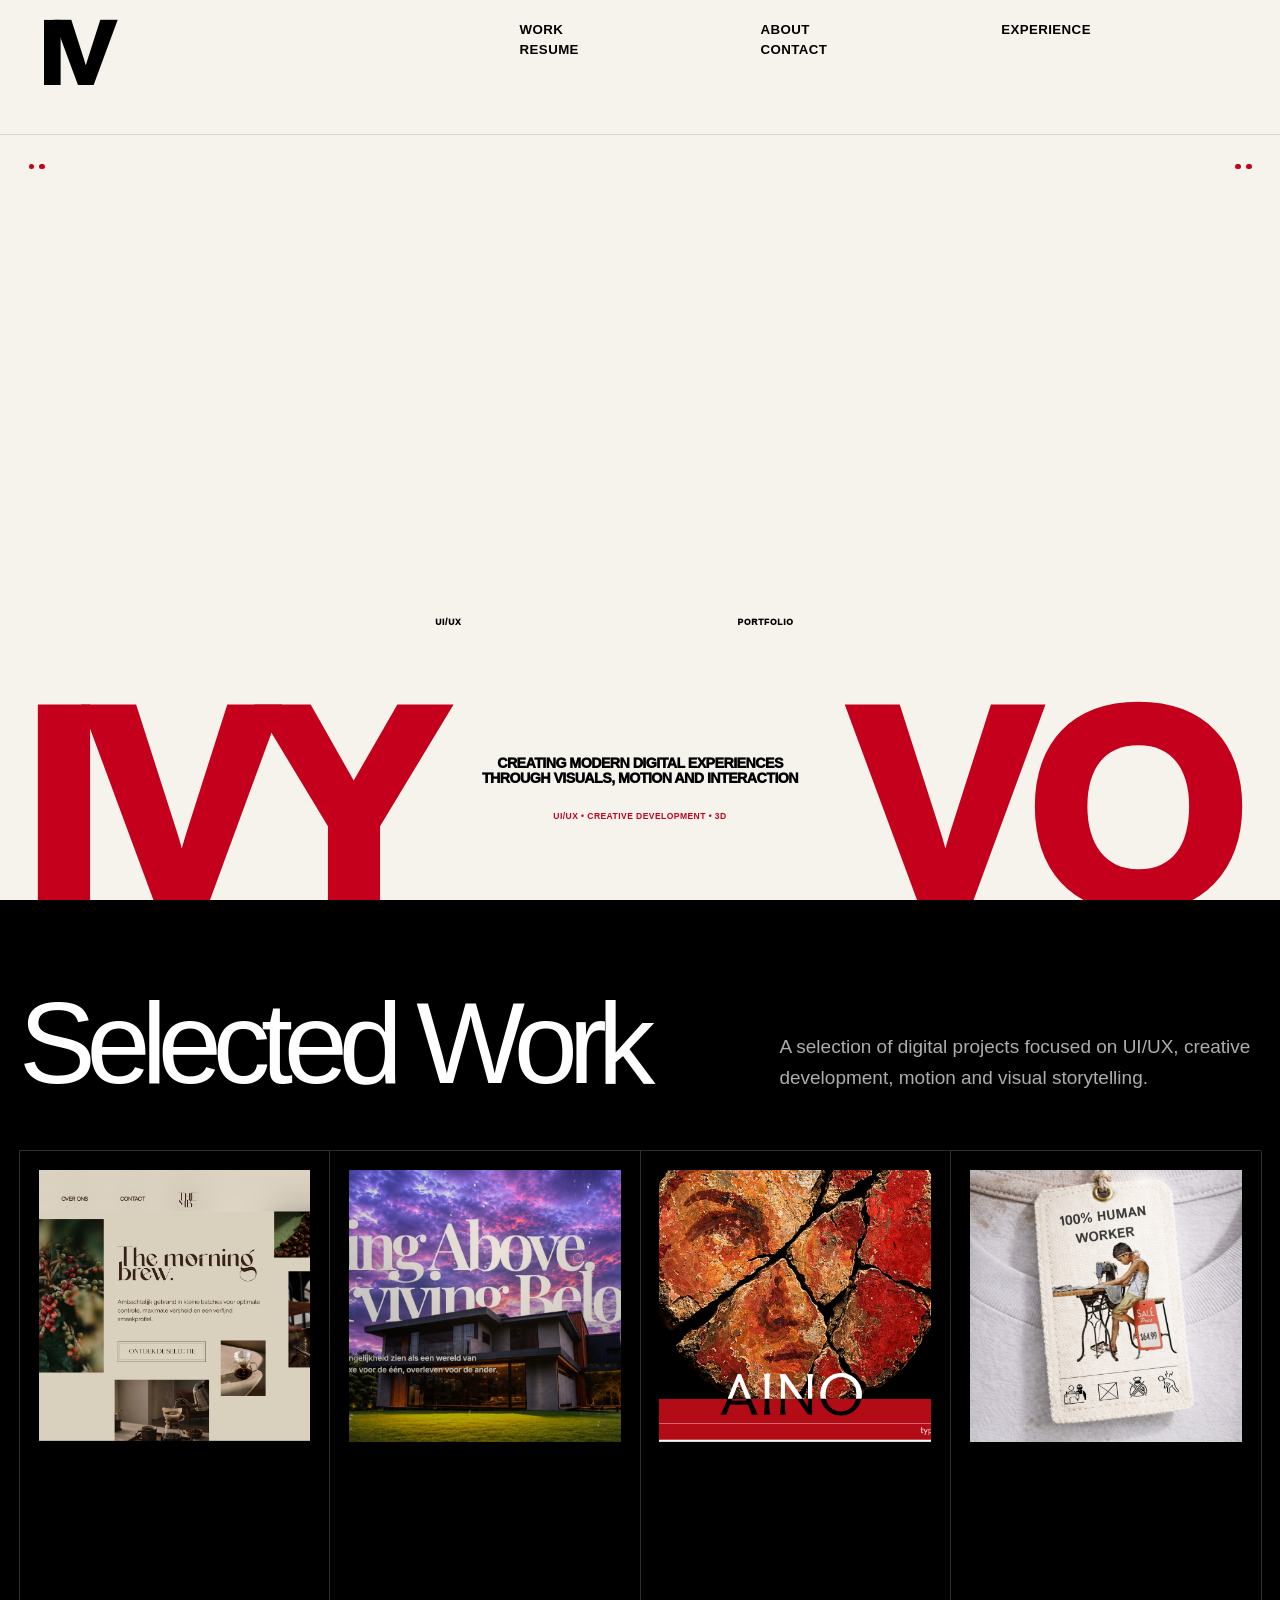
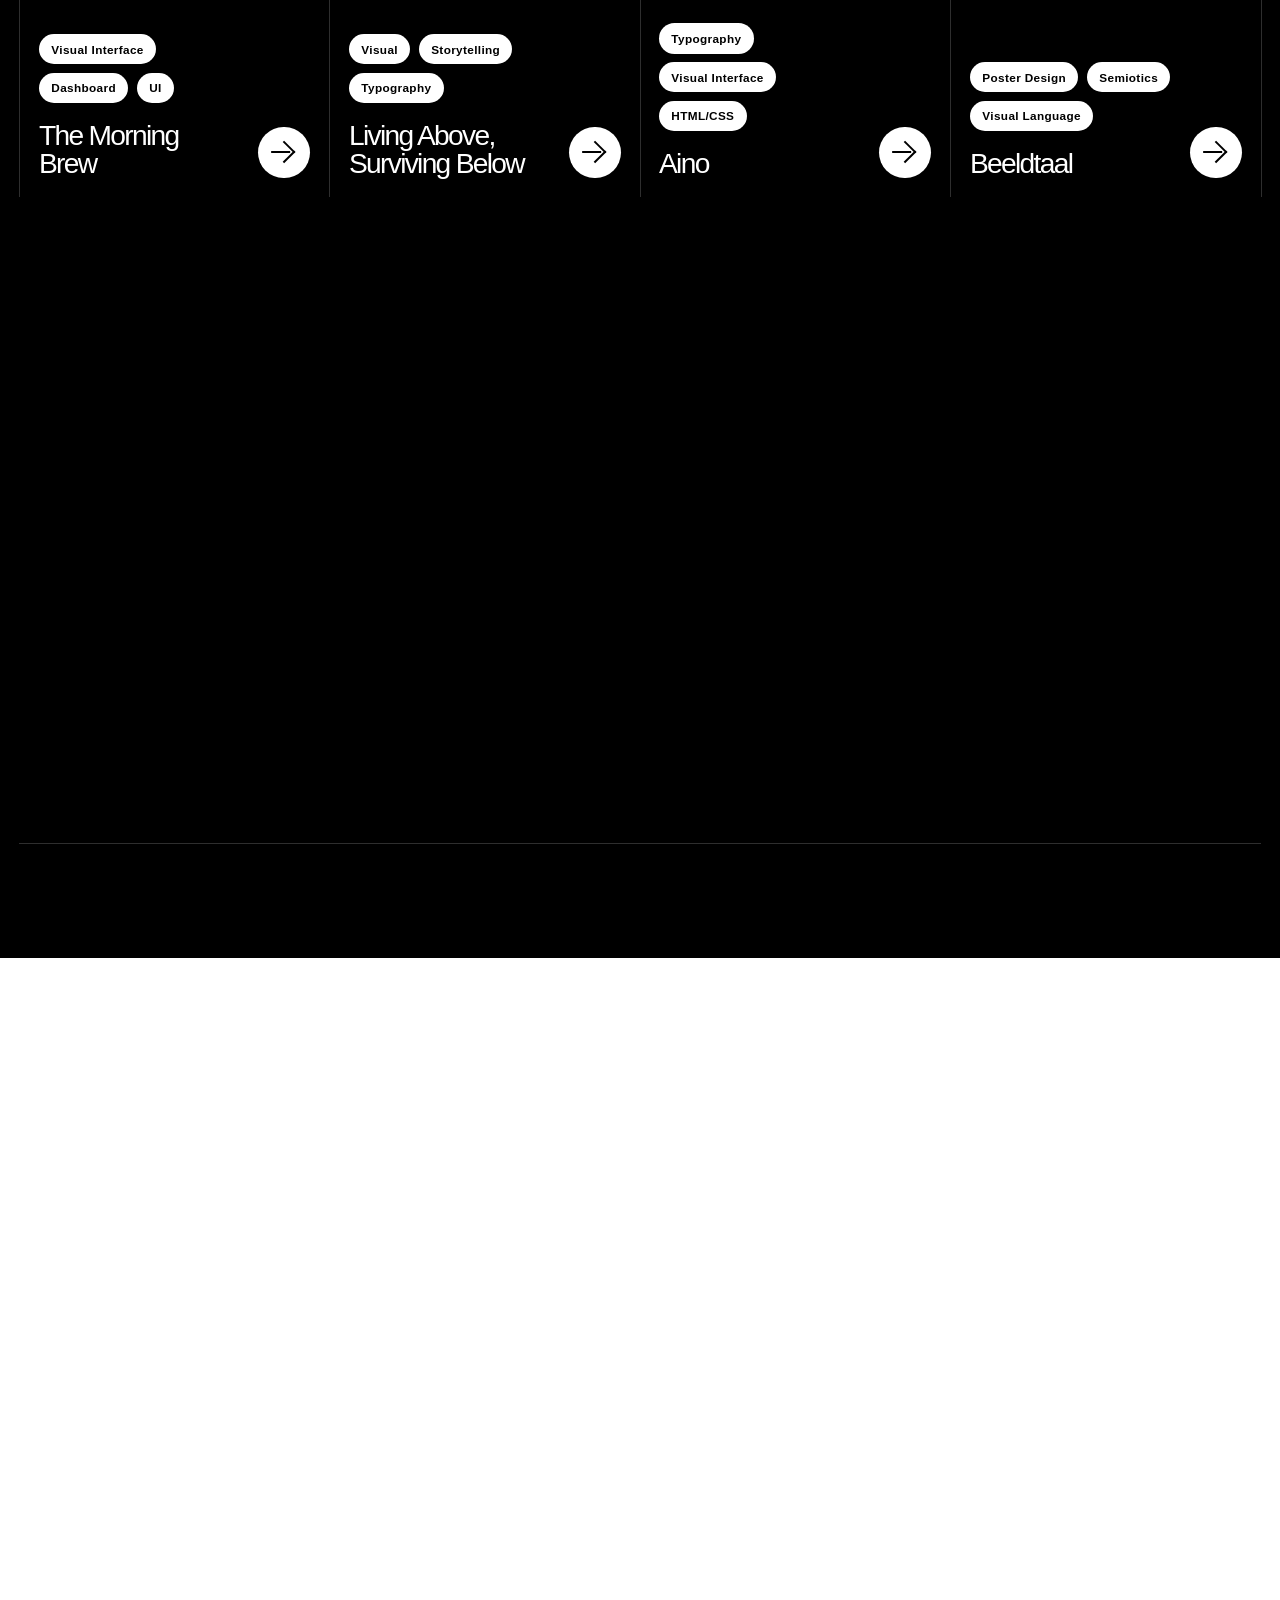
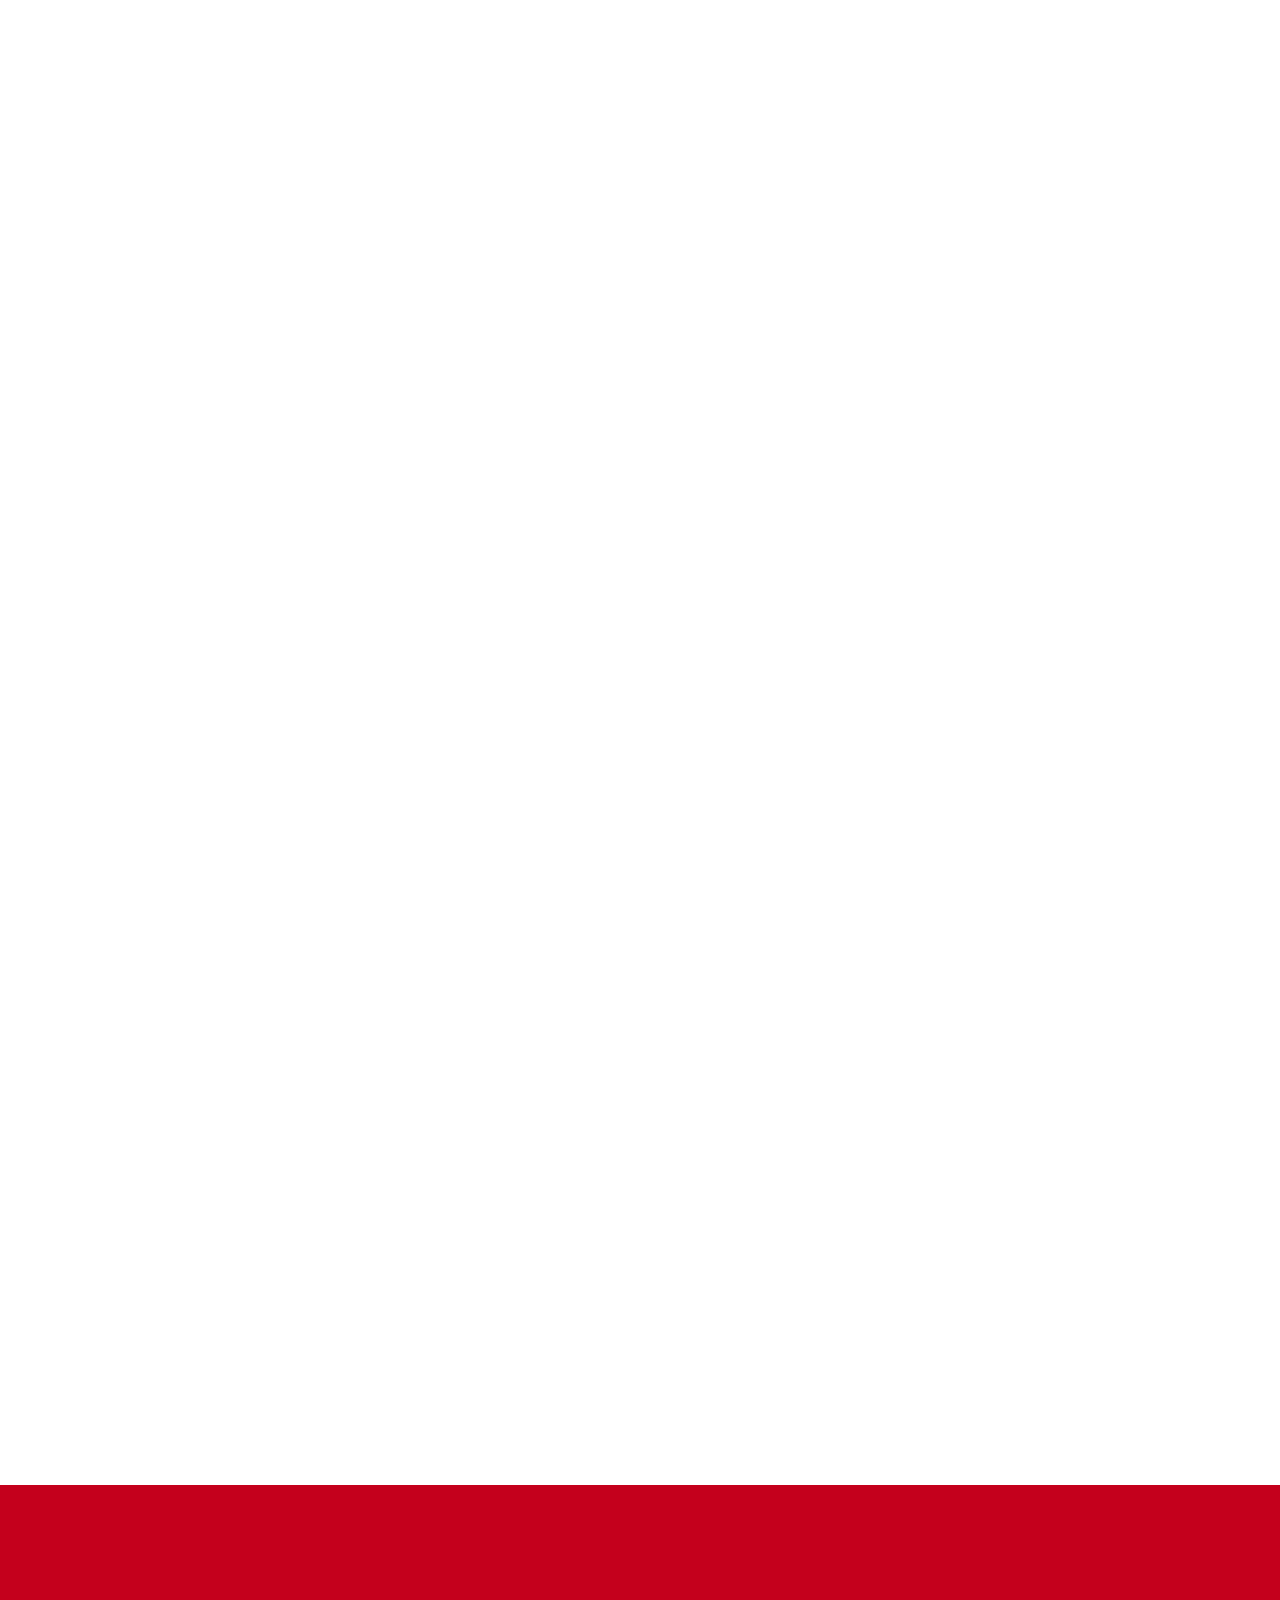
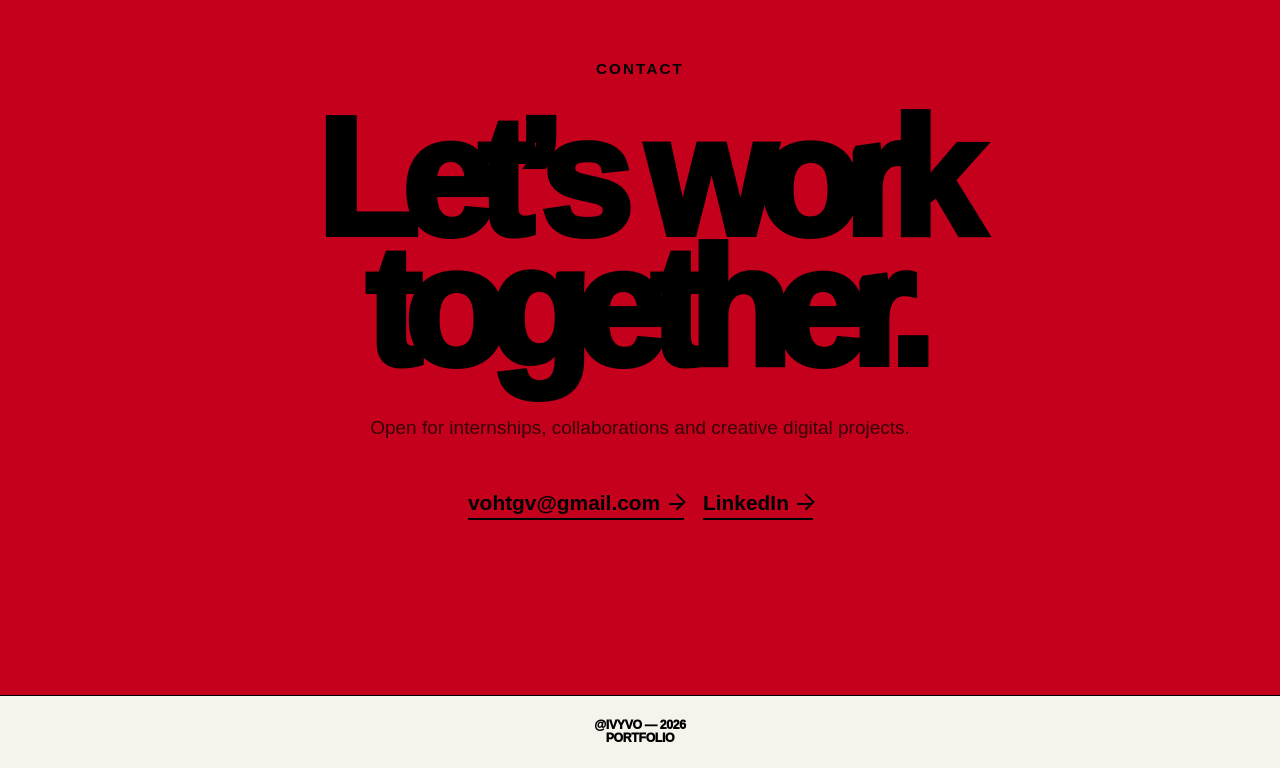
==== commit 1e5ffb81: "oushh" ====
--- a/index.html
+++ b/index.html
@@ -200,55 +200,55 @@
 
   <div class="project-grid">
 
- <a href="themorningbrew.html" class="project-card">
-
-  <div class="project-image">
-    <img src="img/work/themorningbrew.png" alt="The Morning Brew project">
-  </div>
-
-  <div class="project-info">
-
-    <div>
-      <div class="project-tags">
-        <span>Visual Interface</span>
-        <span>Dashboard</span>
-        <span>UI</span>
-      </div>
-
-      <h3>The Morning Brew</h3>
-    </div>
-
-  <span class="arrow" aria-hidden="true"></span>
-
-  </div>
-
-</a>
-
-    <a href="parasite.html" class="project-card">
+    <a href="themorningbrew.html" class="project-card reveal-card">
 
       <div class="project-image">
-        <img src="img/work/parasite.png" alt="Living Above Surviving Below project">
+        <img src="img/work/themorningbrew.png" alt="The Morning Brew project">
       </div>
 
       <div class="project-info">
 
         <div>
-       <div class="project-tags">
-  <span>Visual</span>
-  <span>Storytelling</span>
-  <span>Typography</span>
-</div>
-
-<h3>Living Above, Surviving Below</h3>
+          <div class="project-tags">
+            <span>Visual Interface</span>
+            <span>Dashboard</span>
+            <span>UI</span>
+          </div>
+
+          <h3>The Morning Brew</h3>
         </div>
 
-      <span class="arrow" aria-hidden="true"></span>
-
-      </div>
-
-    </a>
-
-    <a href="poolhouse.html" class="project-card">
+        <span class="arrow" aria-hidden="true"></span>
+
+      </div>
+
+    </a>
+
+    <a href="parasite.html" class="project-card reveal-card">
+
+      <div class="project-image">
+        <img src="img/work/parasite-project.jpeg" alt="Living Above Surviving Below project">
+      </div>
+
+      <div class="project-info">
+
+        <div>
+          <div class="project-tags">
+            <span>Visual</span>
+            <span>Storytelling</span>
+            <span>Typography</span>
+          </div>
+
+          <h3>Living Above, Surviving Below</h3>
+        </div>
+
+        <span class="arrow" aria-hidden="true"></span>
+
+      </div>
+
+    </a>
+
+    <!-- <a href="poolhouse.html" class="project-card reveal-card">
 
       <div class="project-image">
         <img src="img/work/poolhouse2.png" alt="Poolhouse blender project">
@@ -257,22 +257,22 @@
       <div class="project-info">
 
         <div>
-      <div class="project-tags">
-        <span>Blender</span>
-        <span>3D</span>
-        <span>Lighting</span>
-      </div>
-
-      <h3>Poolhouse Arcade</h3>
-    </div>
-
-  <span class="arrow" aria-hidden="true"></span>
-
-      </div>
-
-    </a>
-
-    <a href="freethemap.html" class="project-card">
+          <div class="project-tags">
+            <span>Blender</span>
+            <span>3D</span>
+            <span>Lighting</span>
+          </div>
+
+          <h3>Poolhouse Arcade</h3>
+        </div>
+
+        <span class="arrow" aria-hidden="true"></span>
+
+      </div>
+
+    </a> -->
+
+    <!-- <a href="freethemap.html" class="project-card reveal-card">
 
       <div class="project-image">
         <img src="img/work/freethemap.png" alt="Free The Map project">
@@ -290,13 +290,81 @@
           <h3>Free The Map</h3>
         </div>
 
-       <span class="arrow" aria-hidden="true"></span>
-
-      </div>
-
-    </a>
-
-  </div>
+        <span class="arrow" aria-hidden="true"></span>
+
+      </div>
+
+    </a> -->
+
+    <a href="aino.html" class="project-card reveal-card">
+
+      <div class="project-image">
+        <img src="img/work/aino.png" alt="Aino typography project">
+      </div>
+
+      <div class="project-info">
+
+        <div>
+          <div class="project-tags">
+            <span>Typography</span>
+            <span>Visual Interface</span>
+            <span>HTML/CSS</span>
+          </div>
+
+          <h3>Aino</h3>
+        </div>
+
+        <span class="arrow" aria-hidden="true"></span>
+
+      </div>
+
+    </a>
+  <a href="beeldtaal.html" class="project-card reveal-card">
+
+  <div class="project-image">
+    <img src="img/work/beeldtaal-1.png" alt="Maatschappelijke Beeldtaal poster project">
+  </div>
+
+  <div class="project-info">
+
+    <div>
+      <div class="project-tags">
+        <span>Poster Design</span>
+        <span>Semiotics</span>
+        <span>Visual Language</span>
+      </div>
+
+      <h3>Beeldtaal</h3>
+    </div>
+
+    <span class="arrow" aria-hidden="true"></span>
+
+  </div>
+  </a>
+  <!-- interface -->
+  <a href="interface.html" class="project-card reveal-card">
+
+  <div class="project-image">
+    <img src="img/work/interface-1.png" alt="Interface in Motion project">
+  </div>
+
+  <div class="project-info">
+
+    <div>
+      <div class="project-tags">
+        <span>Motion</span>
+        <span>Interface</span>
+        <span>Animation</span>
+      </div>
+
+      <h3>Interface in Motion</h3>
+    </div>
+
+    <span class="arrow" aria-hidden="true"></span>
+
+  </div>
+
+</a>
 
 </section>
 <!-- ABOUT SECTION -->
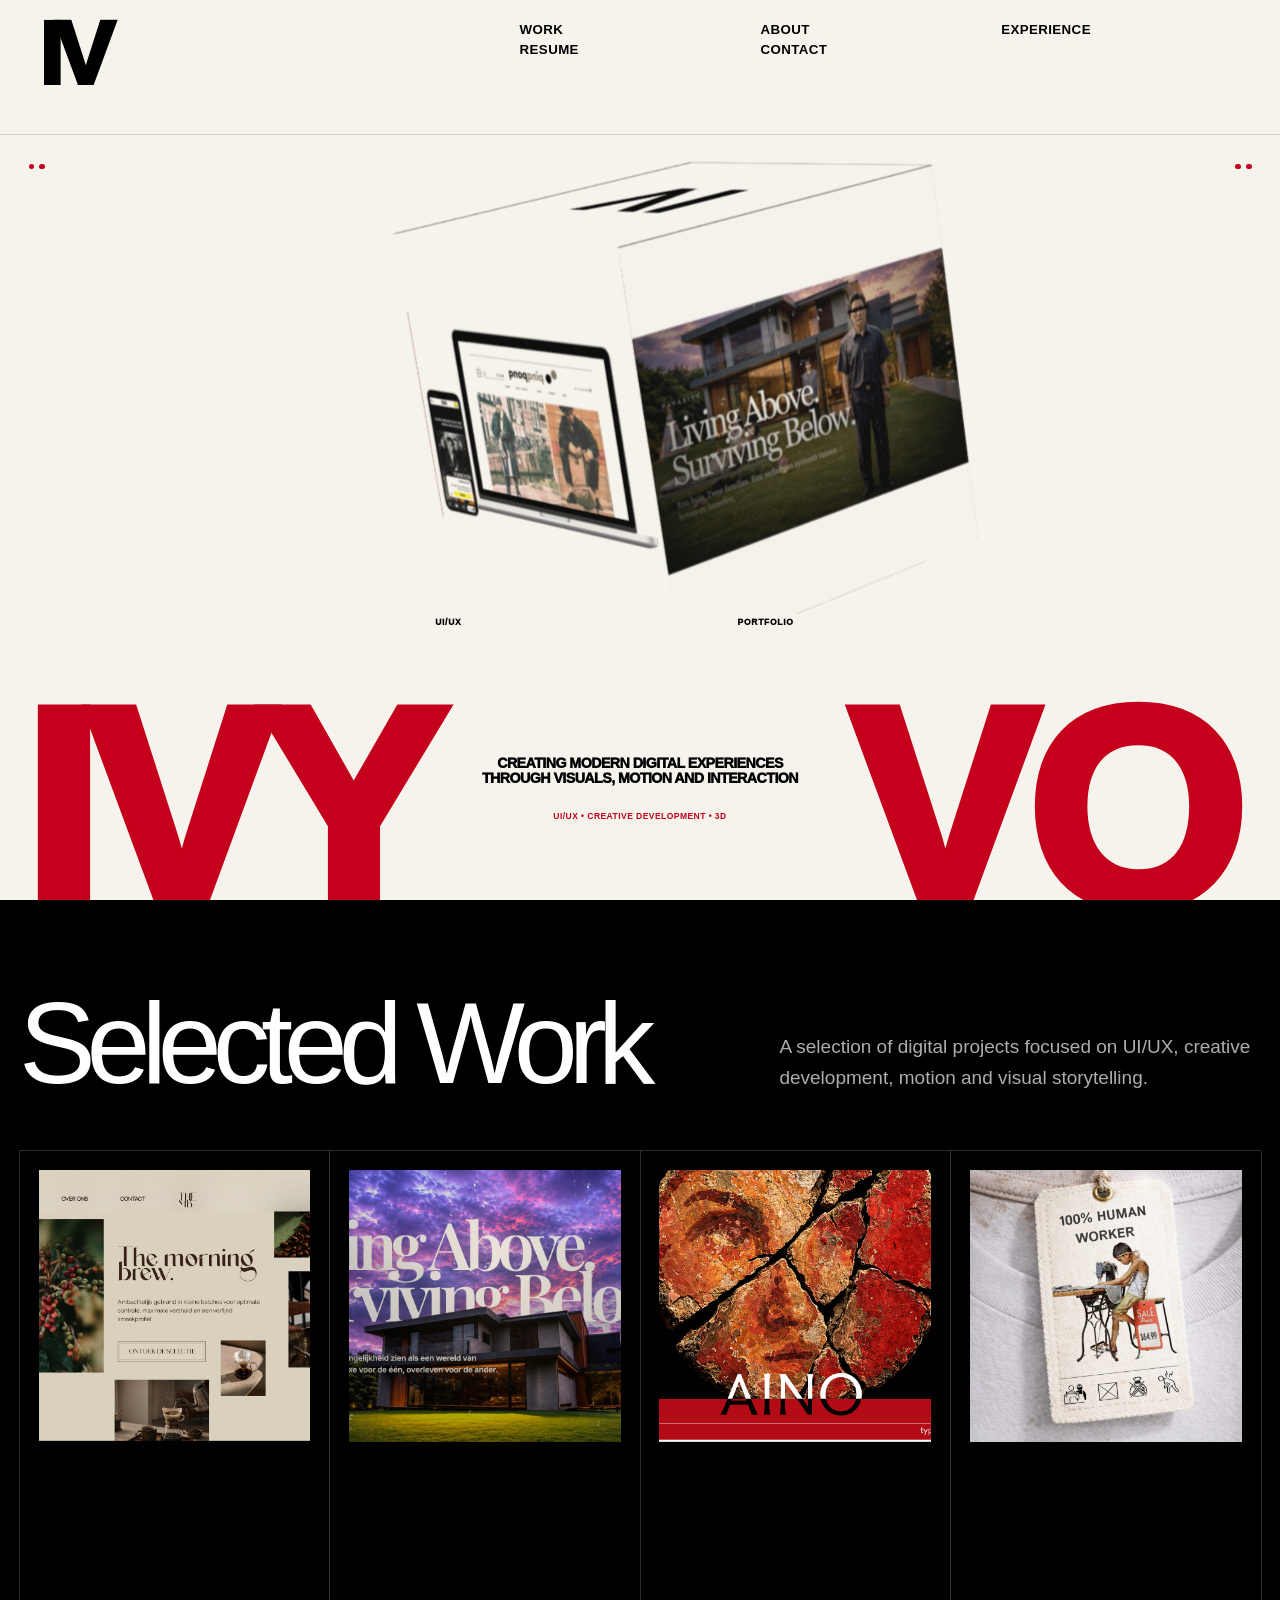
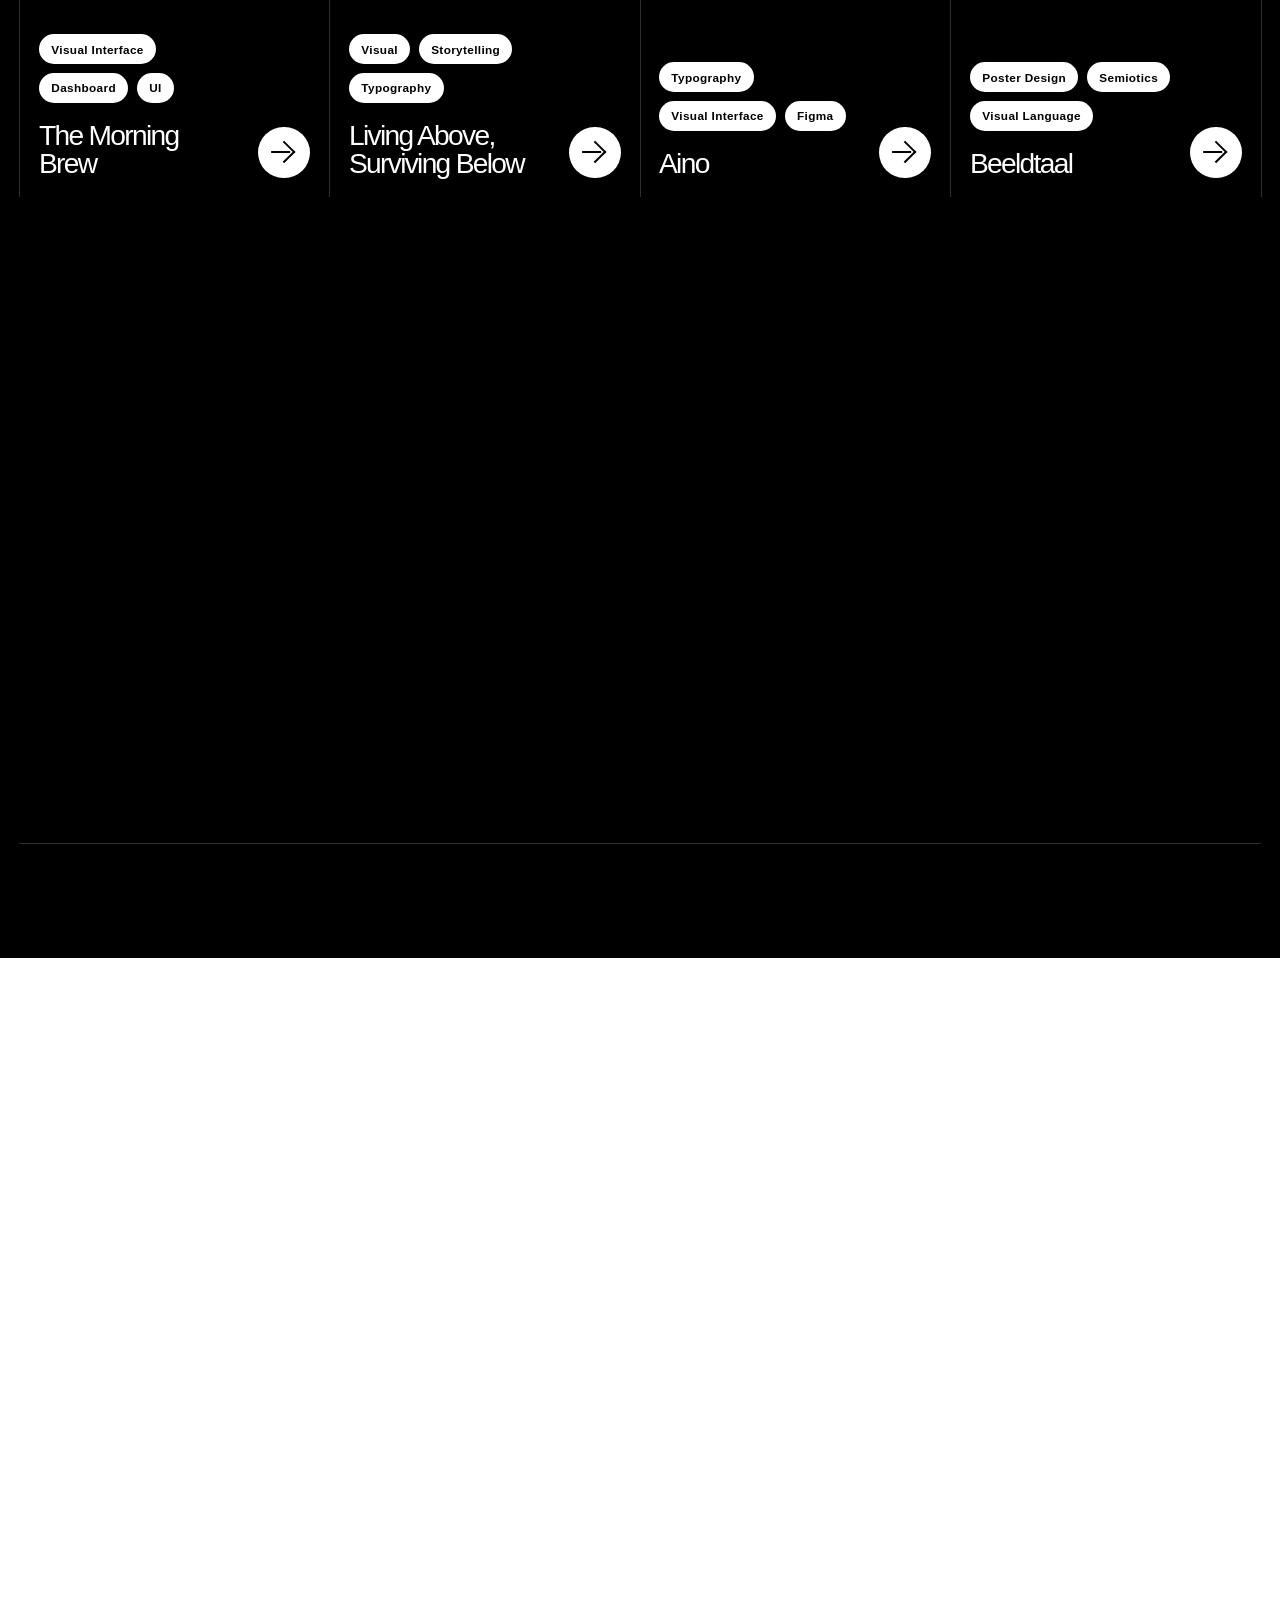
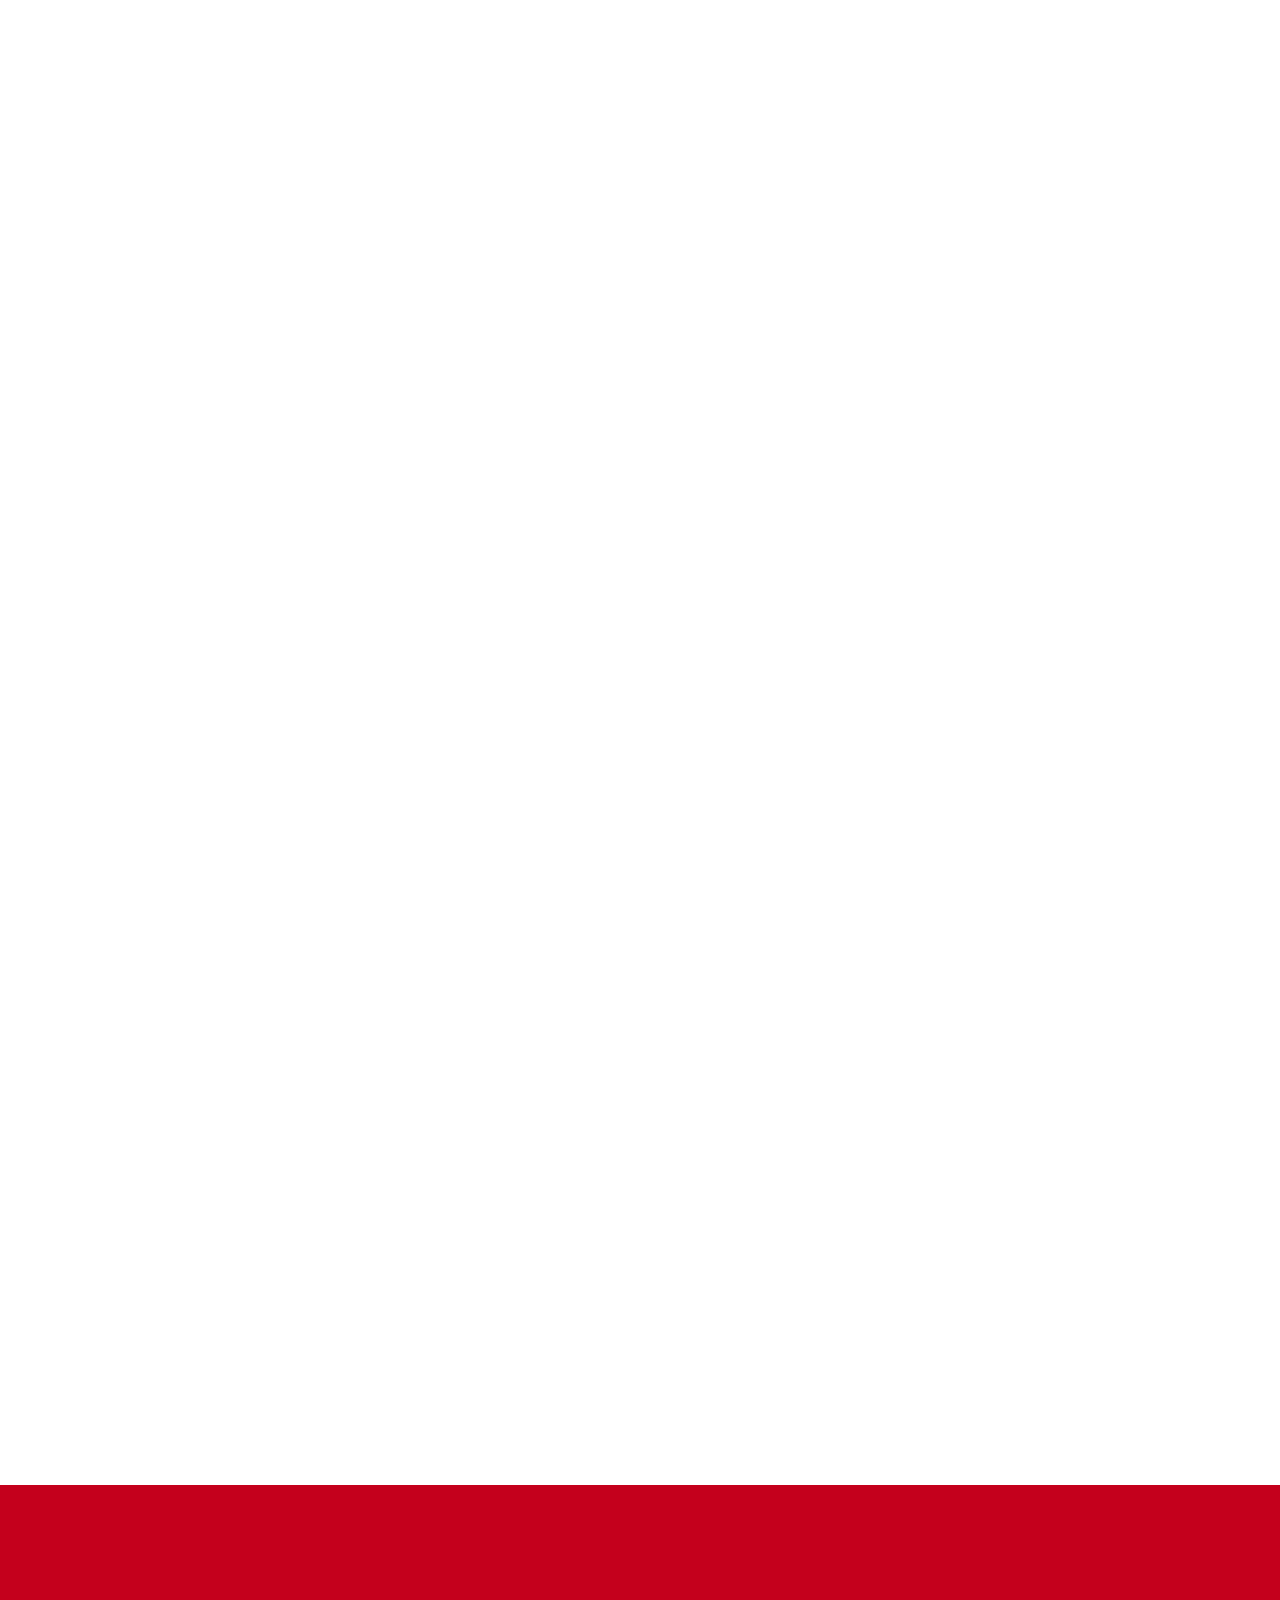
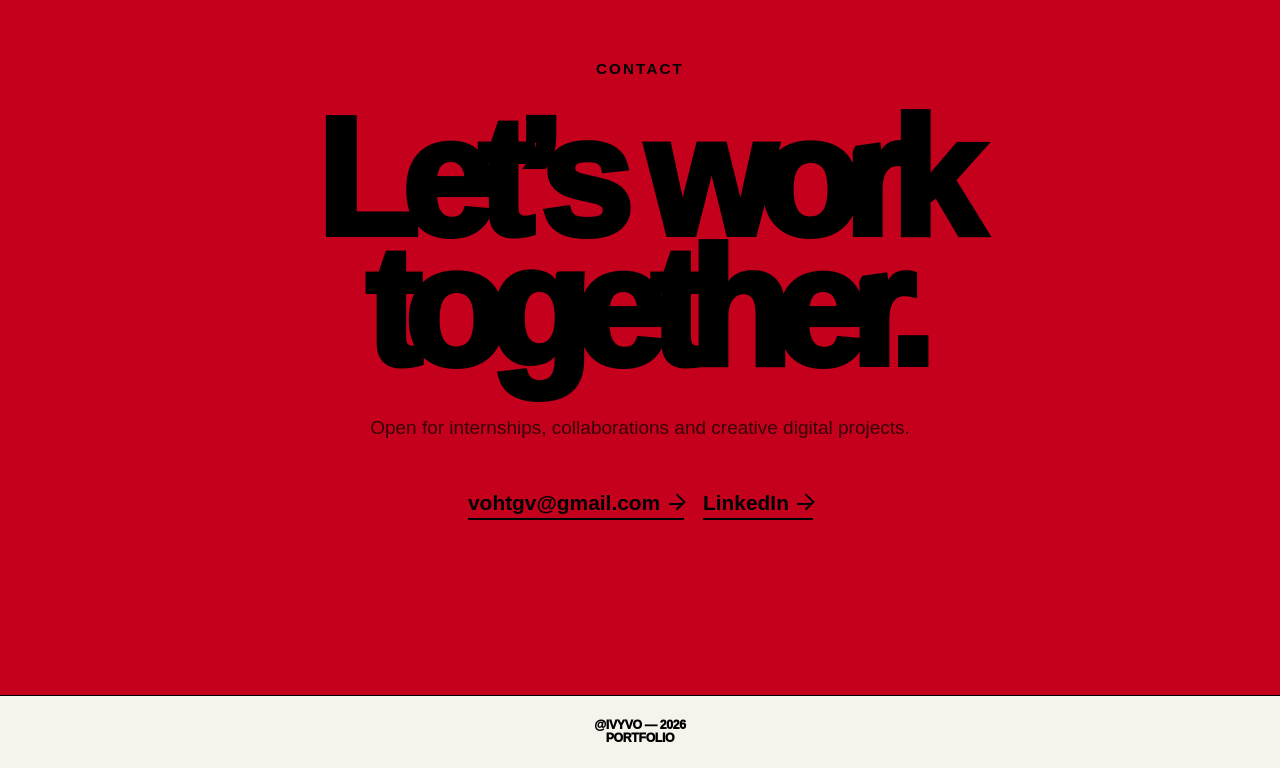
==== commit 64fe1294: "push" ====
--- a/index.html
+++ b/index.html
@@ -308,7 +308,7 @@
           <div class="project-tags">
             <span>Typography</span>
             <span>Visual Interface</span>
-            <span>HTML/CSS</span>
+            <span>Figma</span>
           </div>
 
           <h3>Aino</h3>
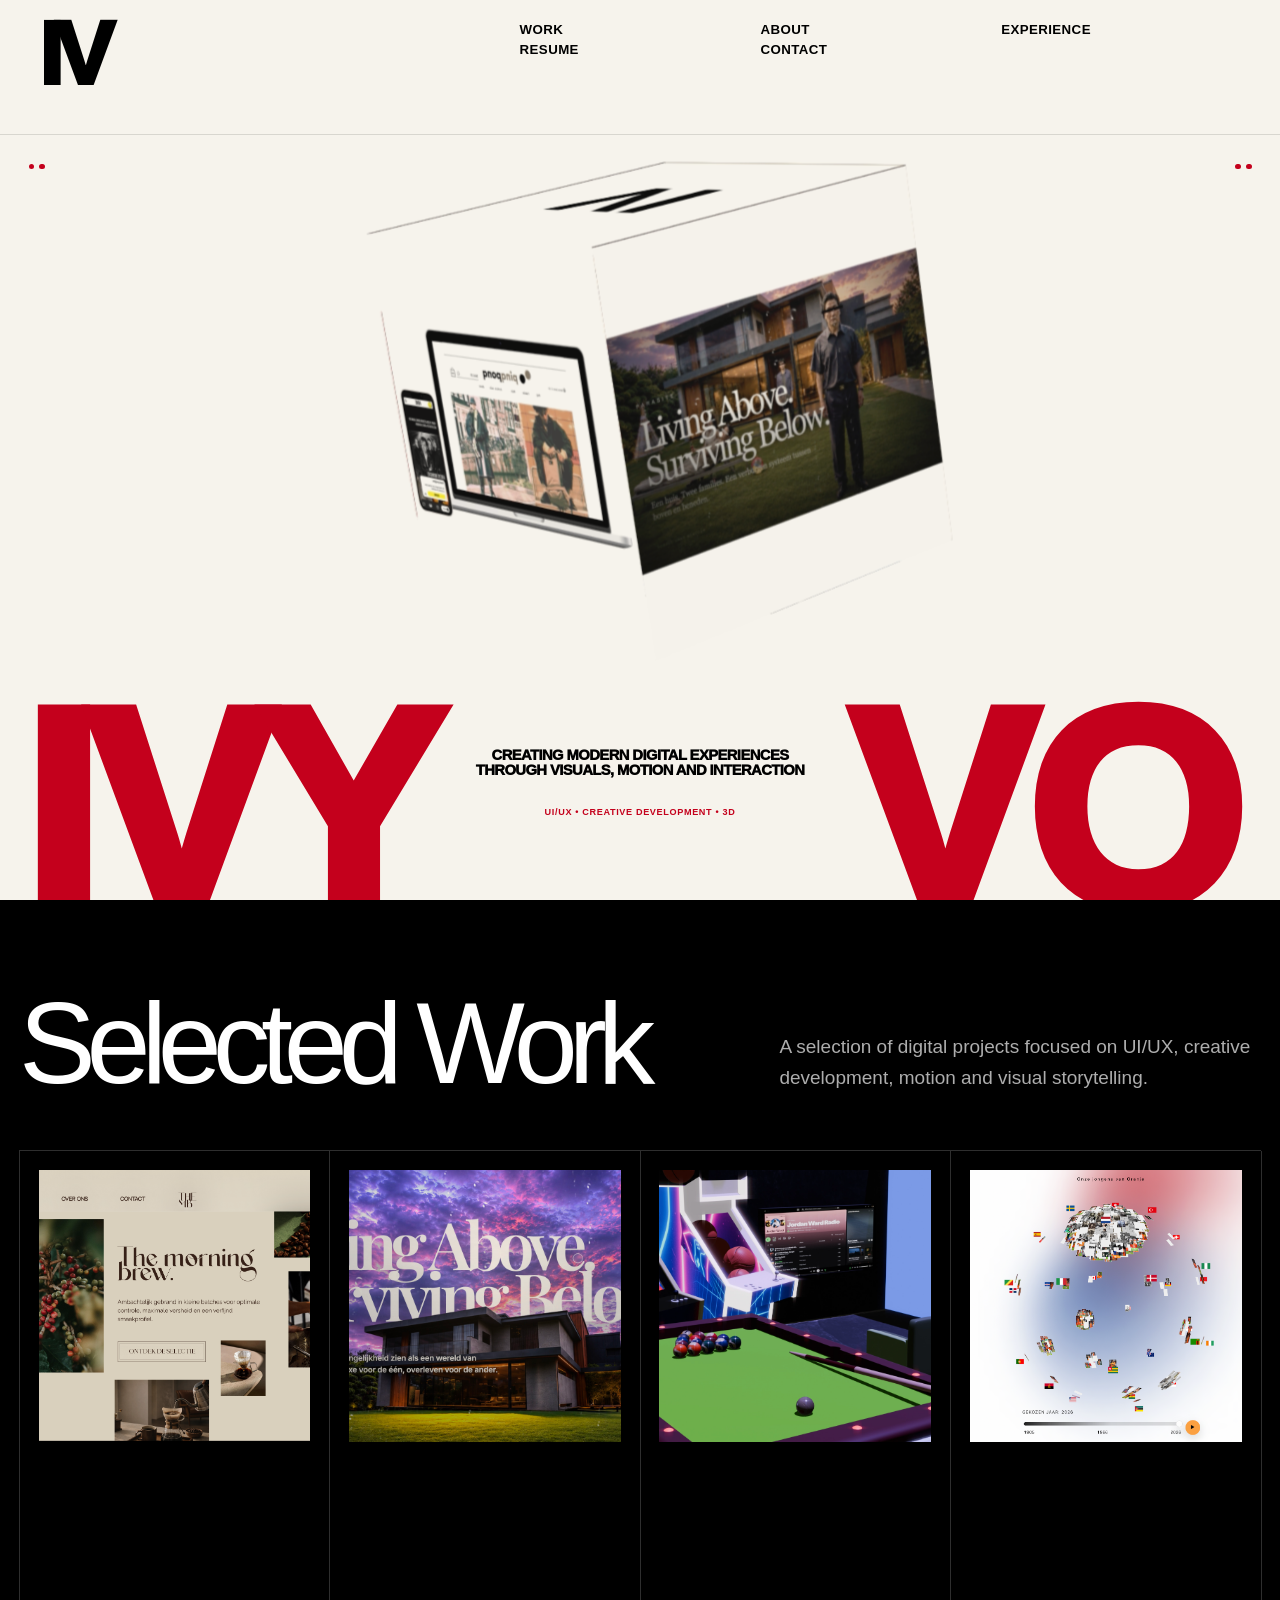
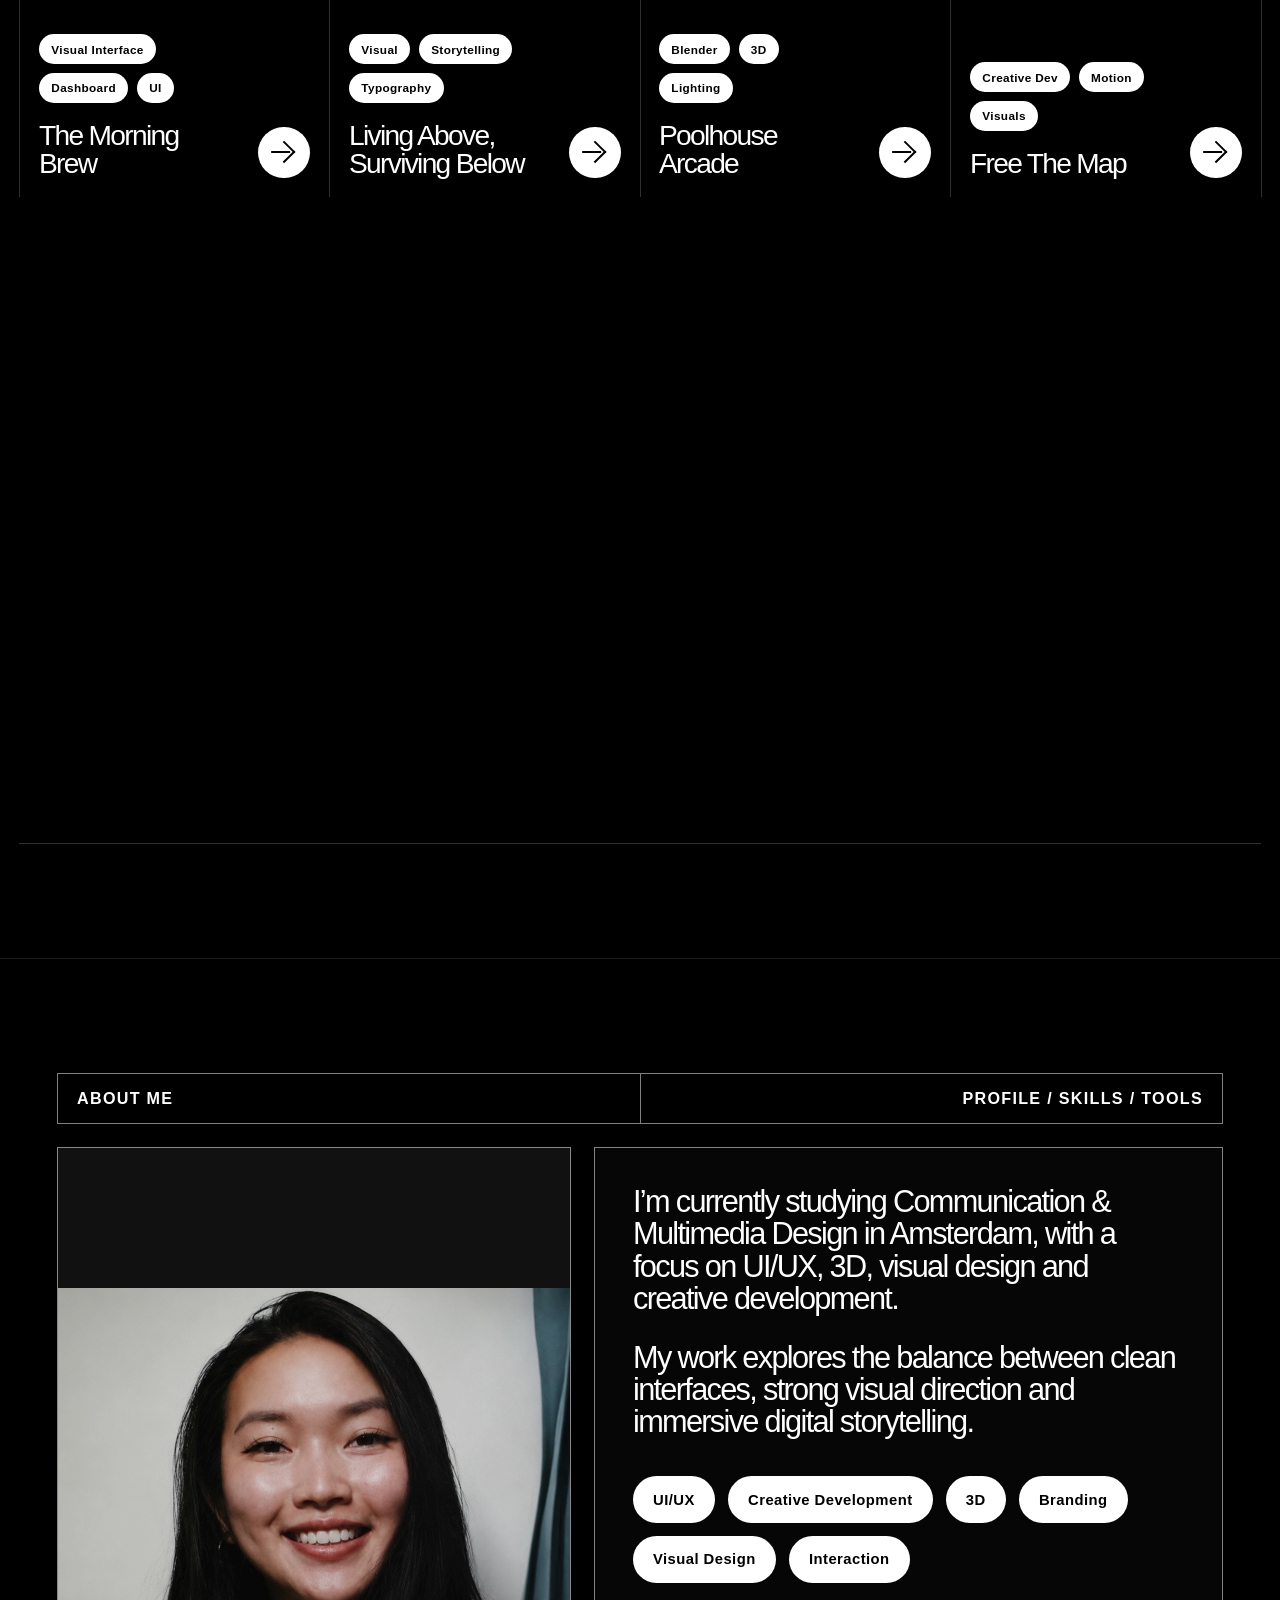
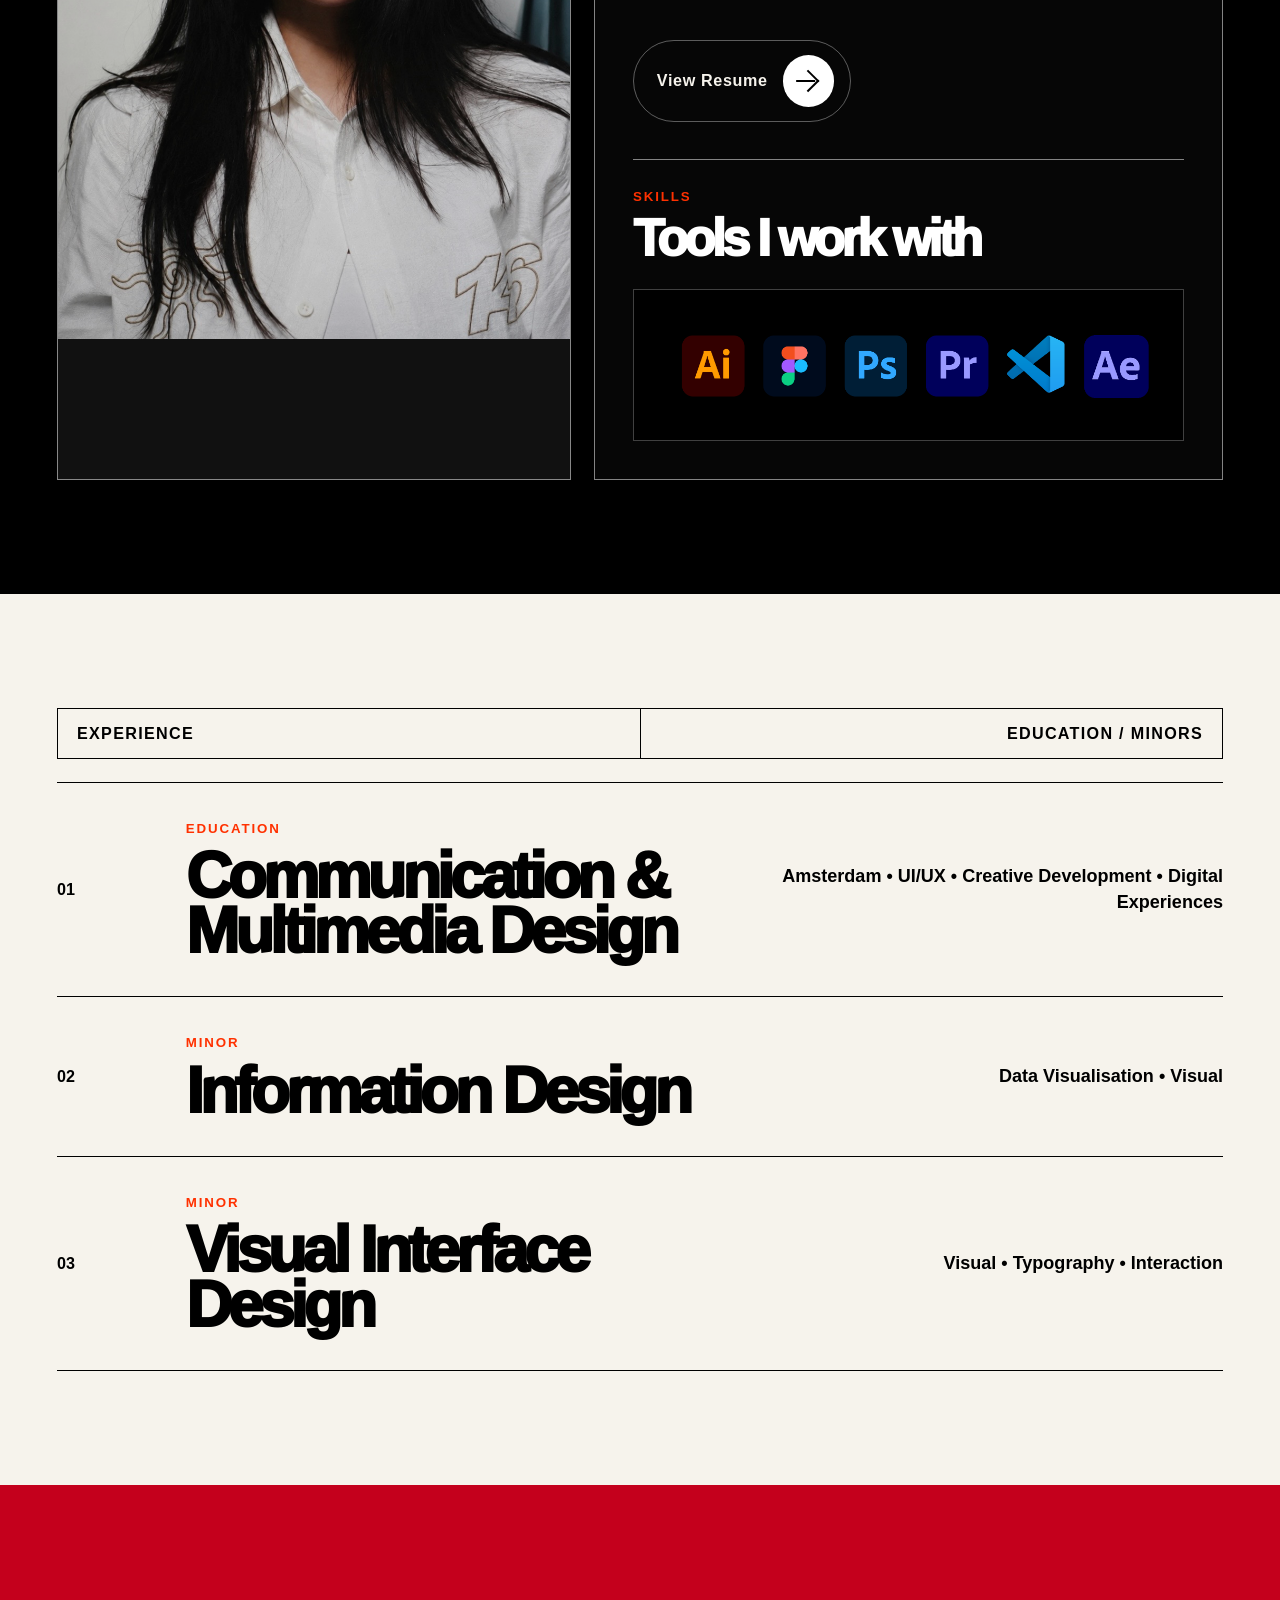
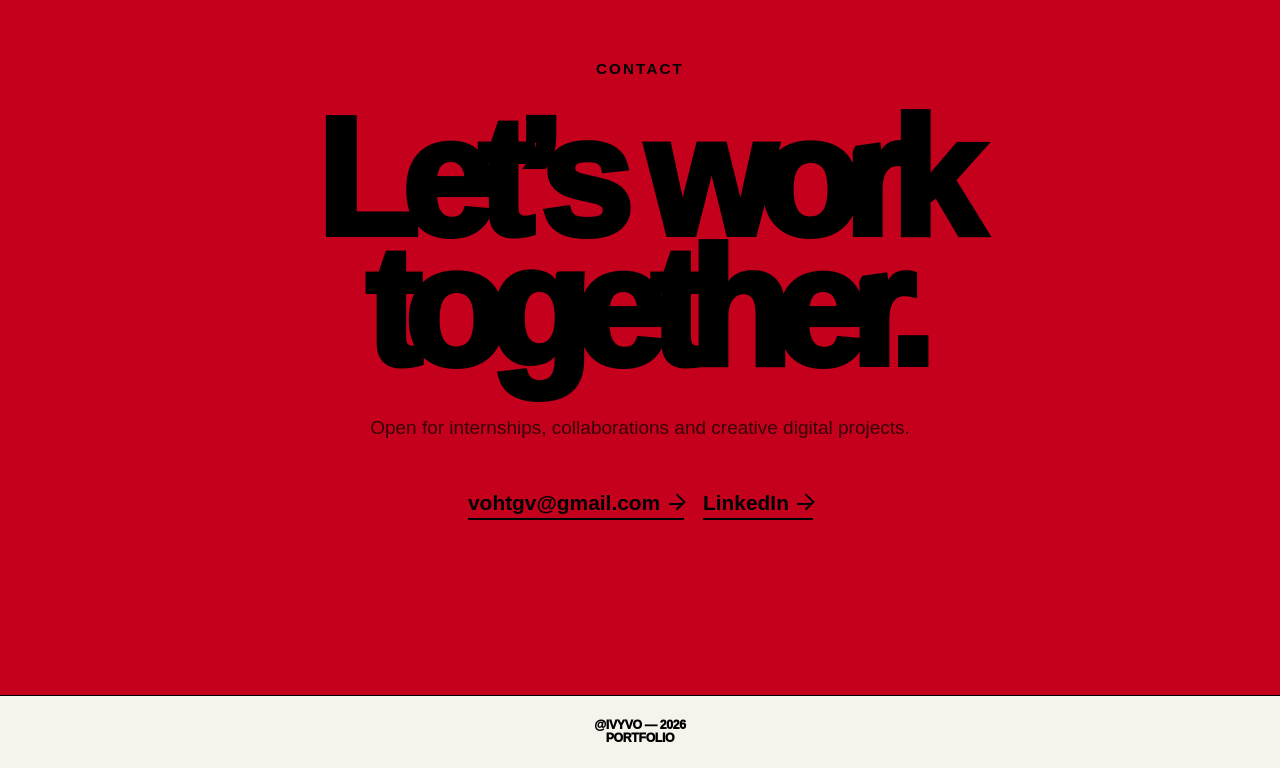
==== commit 0ba33a29: "pushhh neww" ====
--- a/index.html
+++ b/index.html
@@ -146,13 +146,13 @@
 
   <!-- TINY LABELS -->
 
-  <span class="tiny-label label-left">
+  <!-- <span class="tiny-label label-left">
     UI/UX
-  </span>
-
+  </span> -->
+<!-- 
   <span class="tiny-label label-right">
     PORTFOLIO
-  </span>
+  </span> -->
 
   <!-- CENTER TEXT -->
 
@@ -248,7 +248,7 @@
 
     </a>
 
-    <!-- <a href="poolhouse.html" class="project-card reveal-card">
+    <a href="poolhouse.html" class="project-card reveal-card">
 
       <div class="project-image">
         <img src="img/work/poolhouse2.png" alt="Poolhouse blender project">
@@ -270,9 +270,9 @@
 
       </div>
 
-    </a> -->
-
-    <!-- <a href="freethemap.html" class="project-card reveal-card">
+    </a> 
+
+    <a href="freethemap.html" class="project-card reveal-card">
 
       <div class="project-image">
         <img src="img/work/freethemap.png" alt="Free The Map project">
@@ -294,7 +294,7 @@
 
       </div>
 
-    </a> -->
+    </a> 
 
     <a href="aino.html" class="project-card reveal-card">
 
@@ -319,7 +319,7 @@
       </div>
 
     </a>
-  <a href="beeldtaal.html" class="project-card reveal-card">
+  <!-- <a href="beeldtaal.html" class="project-card reveal-card">
 
   <div class="project-image">
     <img src="img/work/beeldtaal-1.png" alt="Maatschappelijke Beeldtaal poster project">
@@ -340,9 +340,9 @@
     <span class="arrow" aria-hidden="true"></span>
 
   </div>
-  </a>
+  </a> -->
   <!-- interface -->
-  <a href="interface.html" class="project-card reveal-card">
+  <!-- <a href="interface.html" class="project-card reveal-card">
 
   <div class="project-image">
     <img src="img/work/interface-1.png" alt="Interface in Motion project">
@@ -364,6 +364,30 @@
 
   </div>
 
+</a> -->
+
+<a href="vormgeving-2.html" class="project-card reveal-card">
+
+  <div class="project-image">
+    <img src="img/vormgeving/vormgeving2.png" alt="Public City Jazz responsive design project">
+  </div>
+
+  <div class="project-info">
+
+    <div>
+      <div class="project-tags">
+        <span>Visual Design</span>
+        <span>Responsive</span>
+        <span>Design System</span>
+      </div>
+
+      <h3>Public City Jazz</h3>
+    </div>
+
+    <span class="arrow" aria-hidden="true"></span>
+
+  </div>
+
 </a>
 
 </section>
@@ -387,7 +411,7 @@
 
     <div class="about-image-card">
 
-      <img src="img/ivyvo.png" alt="Portrait / visual identity of Ivy Vo">
+      <img src="img/me.jpg" alt="Portrait / visual identity of Ivy Vo">
 
     </div>
 
--- a/style.css
+++ b/style.css
@@ -122,6 +122,7 @@
   will-change:transform;
 }
 
+
 /* tiny labels cinematic entrance */
 
 .tiny-label,
@@ -218,9 +219,9 @@
 .landing-video{
   position:absolute;
 
-  left:52%;
+  left:50%;
   top:27%;
- 
+
   transform:translate(-50%, -50%);
 
   width:min(68vw, 58rem);
@@ -232,13 +233,12 @@
 
   pointer-events:auto;
 
+  object-fit:contain;
+
   mix-blend-mode:multiply;
 
   opacity:.95;
-}
-
-.landing-video{
-  object-fit:contain;
+
   background:transparent;
 }
 
@@ -249,276 +249,350 @@
 .landing-video-fallback{
   position:absolute;
 
-  left:52%;
-  top:26%;
+  left:50%;
+  top:27%;
 
   transform:translate(-50%, -50%);
 
-  width:min(72vw, 62rem);
+  width:min(68vw, 58rem);
   height:42vh;
 
-  background:url("img/landing-poster.png") center / contain no-repeat;
+  background:url("img/cube.png") center / contain no-repeat;
 
   z-index:34;
 
   pointer-events:none;
 
   display:none;
+
+  mix-blend-mode:multiply;
 }
 
 .landing-video-fallback.is-visible{
   display:block;
 }
 
-@media(max-width:650px){
-
+/* =========================
+   SMALL CORNER DOTS
+========================= */
+
+.corner{
+  position:absolute;
+
+  top:1.5rem;
+
+  display:flex;
+  gap:.25rem;
+
+  z-index:80;
+}
+
+.corner-left{
+  left:1.5rem;
+}
+
+.corner-right{
+  right:1.5rem;
+}
+
+.corner span{
+  width:.3rem;
+  height:.3rem;
+
+  border-radius:50%;
+
+  background:var(--primary-red);
+}
+
+/* =========================
+   TINY LABELS
+========================= */
+
+
+.tiny-label{
+  position:absolute;
+
+  left:50%;
+  top:61%;
+
+  transform:translateX(-50%);
+
+  font-size:.48rem;
+
+  font-weight:950;
+
+  letter-spacing:.08em;
+
+  color:var(--black);
+
+  z-index:70;
+}
+
+.label-center{
+  left:50%;
+
+  transform:translateX(-50%);
+}
+
+/* =========================
+   CENTER TEXT
+========================= */
+
+.center-text{
+  position:absolute;
+
+  left:50%;
+  bottom:10.5%;
+
+  transform:translateX(-50%);
+
+  text-align:center;
+
+  width:min(90vw, 32rem);
+
+  z-index:80;
+}
+
+.center-text p{
+  font-size:clamp(.78rem, 1vw, 1.05rem);
+
+  line-height:1.05;
+
+  font-weight:950;
+
+  letter-spacing:-.04em;
+
+  margin-bottom:1rem;
+
+  color:var(--black);
+}
+
+.center-text small{
+  font-size:.48rem;
+
+  font-weight:900;
+
+  letter-spacing:.07em;
+
+  color:var(--primary-red);
+}
+
+/* =========================
+   BIG NAMES
+========================= */
+
+.big-name{
+  position:absolute;
+
+  bottom:-.8rem;
+
+  font-size:clamp(7rem, 22vw, 22rem);
+
+  line-height:.72;
+
+  font-weight:950;
+
+  letter-spacing:-.055em;
+
+  color:var(--primary-red);
+
+  z-index:20;
+
+  text-transform:uppercase;
+}
+
+.name-left{
+  left:1rem;
+}
+
+.name-right{
+  right:2.5rem;
+
+  letter-spacing:-.035em;
+}
+
+/* =========================
+   RESPONSIVE LANDING
+========================= */
+
+@media(max-width:900px){
+
+  .landing{
+    height:88vh;
+
+    padding:1.2rem;
+  }
+
+  .landing-video,
   .landing-video-fallback{
     left:50%;
     top:28%;
 
-    width:min(110vw, 34rem);
-    height:42vh;
-  }
-}
-
-/* =========================
-   SMALL CORNER DOTS
-========================= */
-
-.corner{
-  position:absolute;
-
-  top:1.5rem;
-
-  display:flex;
-  gap:.25rem;
-
-  z-index:80;
-}
-
-.corner-left{
-  left:1.5rem;
-}
-
-.corner-right{
-  right:1.5rem;
-}
-
-.corner span{
-  width:.3rem;
-  height:.3rem;
-
-  border-radius:50%;
-
-  background:var(--primary-red);
-}
-
-/* =========================
-   TINY LABELS
-========================= */
-
-.tiny-label{
-  position:absolute;
-
-  top:61%;
-
-  font-size:.45rem;
-
-  font-weight:950;
-
-  letter-spacing:.08em;
-
-  color:var(--black);
-
-  z-index:70;
-}
-
-.label-left{
-  left:33%;
-}
-
-.label-right{
-  right:35%;
-}
-
-/* =========================
-   CENTER TEXT
-========================= */
-
-.center-text{
-  position:absolute;
-
-  left:50%;
-  bottom:11%;
-
-  transform:translateX(-50%);
-
-  text-align:center;
-
-  width:min(90vw, 30rem);
-
-  z-index:80;
-}
-
-.center-text p{
-  font-size:clamp(.78rem, 1vw, 1.05rem);
-
-  line-height:1.05;
-
-  font-weight:950;
-
-  letter-spacing:-.04em;
-
-  margin-bottom:1.1rem;
-
-  color:var(--black);
-}
-
-.center-text small{
-  font-size:.48rem;
-
-  font-weight:900;
-
-  letter-spacing:.07em;
-
-  color:var(--primary-red);
-}
-
-
-/* =========================
-   SMALL CORNER DOTS
-========================= */
-
-.corner{
-  position:absolute;
-
-  top:1.5rem;
-
-  display:flex;
-  gap:.25rem;
-
-  z-index:30;
-}
-
-.corner-left{
-  left:1.5rem;
-}
-
-.corner-right{
-  right:1.5rem;
-}
-
-.corner span{
-  width:.3rem;
-  height:.3rem;
-
-  border-radius:50%;
-
-  background:var(--primary-red);
-}
-
-
-
-/* =========================
-   TINY LABELS
-========================= */
-
-.tiny-label{
-  position:absolute;
-
-  top:63%;
-
-  font-size:.45rem;
-
-  font-weight:950;
-
-  letter-spacing:.08em;
-
-  z-index:30;
-}
-
-.label-left{
-  left:34%;
-}
-
-.label-right{
-  right:38%;
-}
-
-/* =========================
-   CENTER TEXT
-========================= */
-
-.center-text{
-  position:absolute;
-
-  left:50%;
-  bottom:10%;
-
-  transform:translateX(-50%);
-
-  text-align:center;
-
-  width:22rem;
-
-  z-index:40;
-}
-
-.center-text p{
-  font-size:clamp(.75rem, 1vw, 1rem);
-
-  line-height:1.05;
-
-  font-weight:950;
-
-  letter-spacing:-.04em;
-
-  margin-bottom:.8rem;
-}
-
-.center-text small{
-  font-size:.45rem;
-
-  font-weight:900;
-
-  letter-spacing:.05em;
-}
-
-/* =========================
-   BIG NAMES
-========================= */
-
-.big-name{
-  position:absolute;
-
-  bottom:-.8rem;
-
-  font-size:clamp(7rem, 22vw, 22rem);
-
-  line-height:.72;
-
-  font-weight:950;
-
-  letter-spacing:-.055em;
-
-  color:var(--primary-red);
-
-  z-index:20;
-
-  text-transform:uppercase;
-}
-
-.name-left{
-  left:1rem;
-}
-
-.name-right{
-  right:2.5rem;
-
-  letter-spacing:-.035em;
-}
-
-
+    width:min(92vw, 38rem);
+  }
+
+  .tiny-label{
+    top:58%;
+  }
+
+  .label-left{
+    left:50%;
+
+    transform:translateX(-9.5rem);
+  }
+
+  .label-right{
+    left:50%;
+
+    transform:translateX(6.8rem);
+  }
+
+  .center-text{
+    bottom:15%;
+
+    width:min(82vw, 28rem);
+  }
+
+  .big-name{
+    bottom:-.35rem;
+
+    font-size:clamp(6rem, 24vw, 13rem);
+  }
+
+  .name-left{
+    left:.5rem;
+  }
+
+  .name-right{
+    right:1rem;
+  }
+}
+
+@media(max-width:650px){
+
+  .landing{
+    height:86vh;
+
+    padding:1rem;
+  }
+
+  .landing-video,
+  .landing-video-fallback{
+    left:50%;
+    top:27%;
+
+    width:min(105vw, 32rem);
+    max-height:38vh;
+  }
+
+  .landing-video-fallback{
+    height:38vh;
+  }
+
+  .tiny-label{
+    top:55.5%;
+
+    font-size:.42rem;
+  }
+
+  .label-left{
+    left:50%;
+
+    transform:translateX(-7.2rem);
+  }
+
+  .label-right{
+    left:50%;
+
+    transform:translateX(4.9rem);
+  }
+
+  .center-text{
+    bottom:18%;
+
+    width:min(86vw, 24rem);
+  }
+
+  .center-text p{
+    font-size:clamp(.7rem, 3.3vw, .95rem);
+
+    line-height:1.05;
+
+    margin-bottom:.8rem;
+  }
+
+  .center-text small{
+    font-size:.42rem;
+  }
+
+  .big-name{
+    bottom:.15rem;
+
+    font-size:clamp(5.3rem, 28vw, 9rem);
+  }
+
+  .name-left{
+    left:.45rem;
+  }
+
+  .name-right{
+    right:.6rem;
+  }
+}
+
+@media(max-width:430px){
+
+  .landing{
+    height:84vh;
+  }
+
+  .landing-video,
+  .landing-video-fallback{
+    top:26%;
+
+    width:min(112vw, 28rem);
+  }
+
+  .tiny-label{
+    top:53%;
+  }
+
+  .label-left{
+    transform:translateX(-6.2rem);
+  }
+
+  .label-right{
+    transform:translateX(4.1rem);
+  }
+
+  .center-text{
+    bottom:20%;
+
+    width:min(88vw, 20rem);
+  }
+
+  .center-text p{
+    font-size:clamp(.65rem, 3.6vw, .82rem);
+  }
+
+  .center-text small{
+    font-size:.38rem;
+  }
+
+  .big-name{
+    bottom:.4rem;
+
+    font-size:clamp(4.5rem, 29vw, 7.5rem);
+  }
+
+  .name-left{
+    left:.35rem;
+  }
+
+  .name-right{
+    right:.45rem;
+  }
+}
 
 /* =========================
    WORK SECTION
@@ -996,17 +1070,17 @@
 .about-layout{
   display:grid;
   grid-template-columns:.9fr 1.1fr;
-
   gap:1.2rem;
-
   align-items:stretch;
 }
 
 /* LEFT IMAGE CARD */
+
+
 
 .about-image-card{
   width:100%;
-
+  height:100%;
   min-height:42rem;
 
   border:1px solid rgba(255,255,255,.5);
@@ -1016,15 +1090,20 @@
   overflow:hidden;
 
   background:#111;
+
+  display:flex;
+  align-items:center;
+  justify-content:center;
 }
 
 .about-image-card img{
   width:100%;
-  height:100%;
+  height:70%;
 
   display:block;
 
   object-fit:cover;
+  object-position:center center;
 
   filter:
     contrast(.95)
@@ -1035,8 +1114,10 @@
 }
 
 .about-image-card:hover img{
-  transform:scale(1.04);
-}
+  transform:scale(1.03);
+}
+
+/* RIGHT CONTENT CARD */
 
 /* RIGHT CONTENT CARD */
 
@@ -1055,7 +1136,6 @@
 
   background:rgba(255,255,255,.025);
 }
-
 /* MAIN ABOUT TEXT */
 
 .about-text{
@@ -1249,6 +1329,7 @@
   .about-image-card{
     height:34rem;
   }
+  
 }
 
 @media(max-width:650px){
@@ -1272,8 +1353,14 @@
     padding:1.2rem;
   }
 
+  
   .about-image-card{
-    height:28rem;
+    height:34rem;
+    min-height:auto;
+  }
+
+  .about-image-card img{
+    height:100%;
   }
 
   .about-text p{
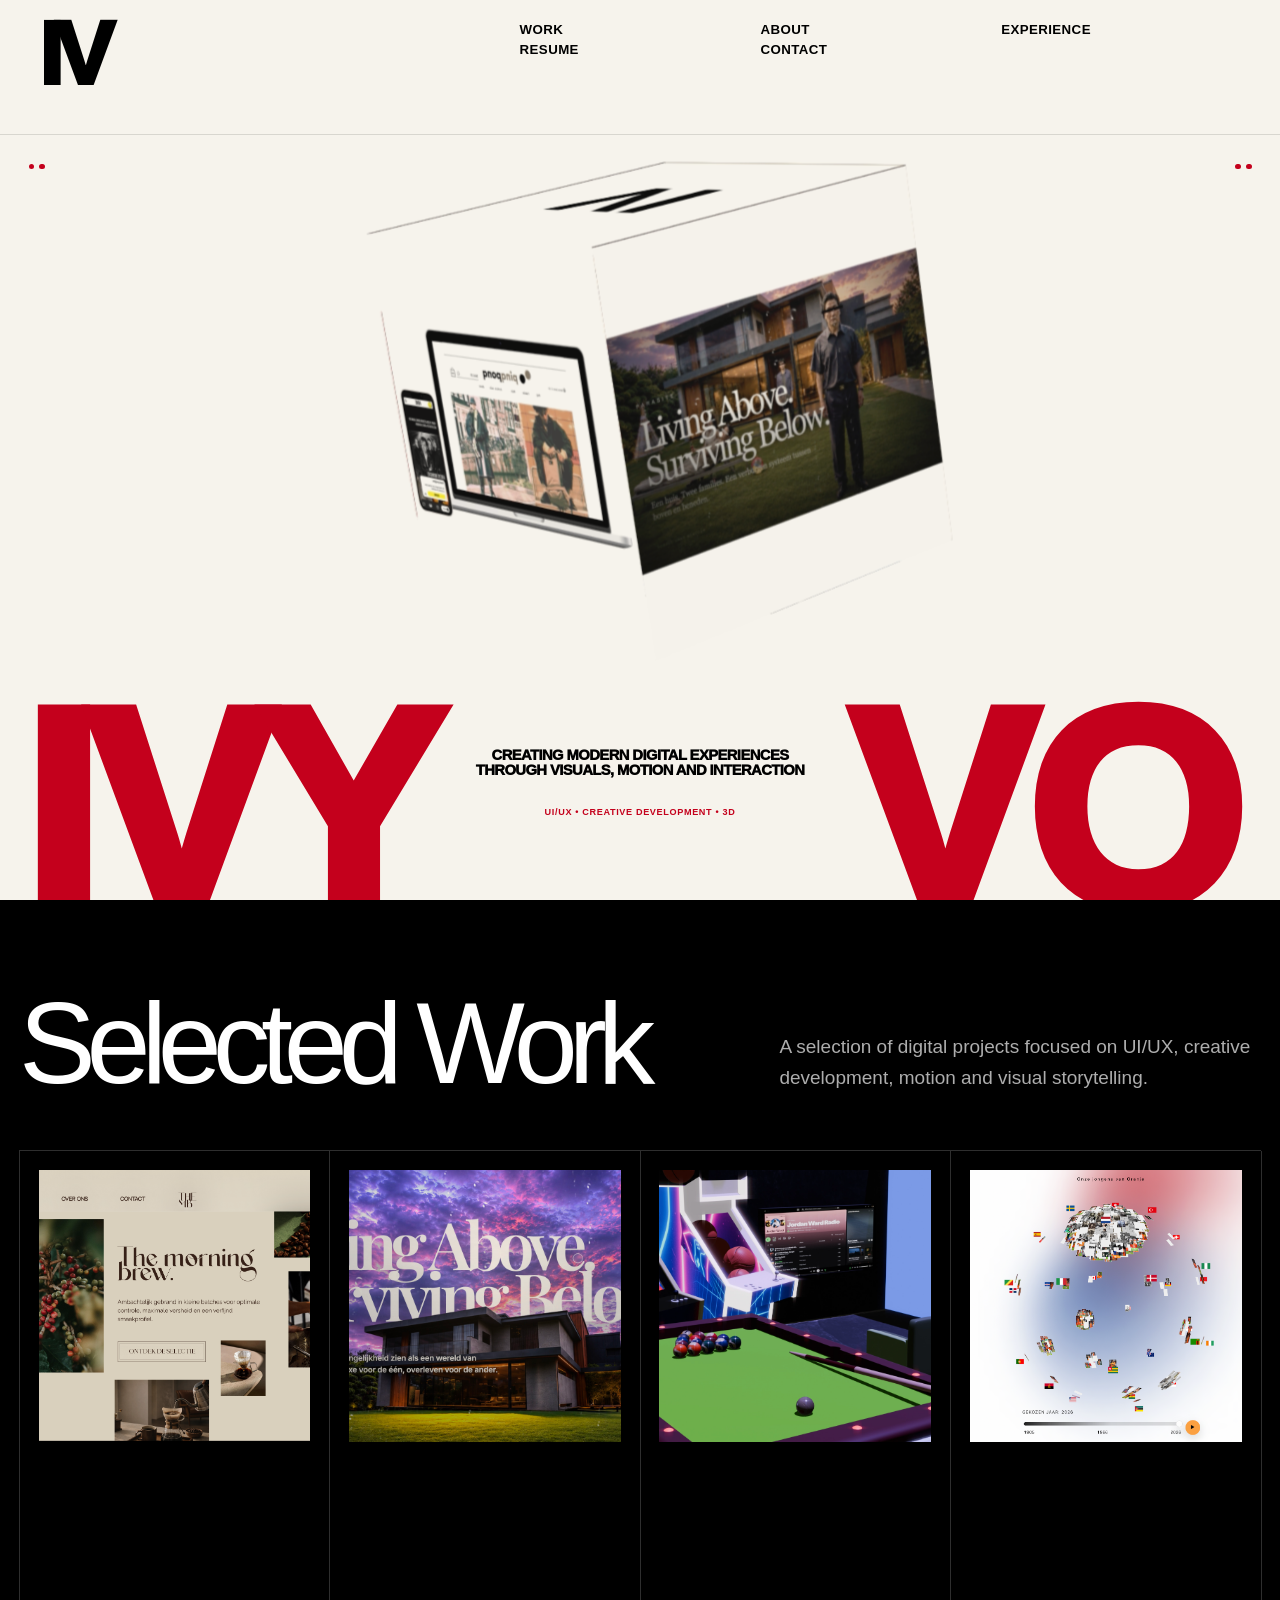
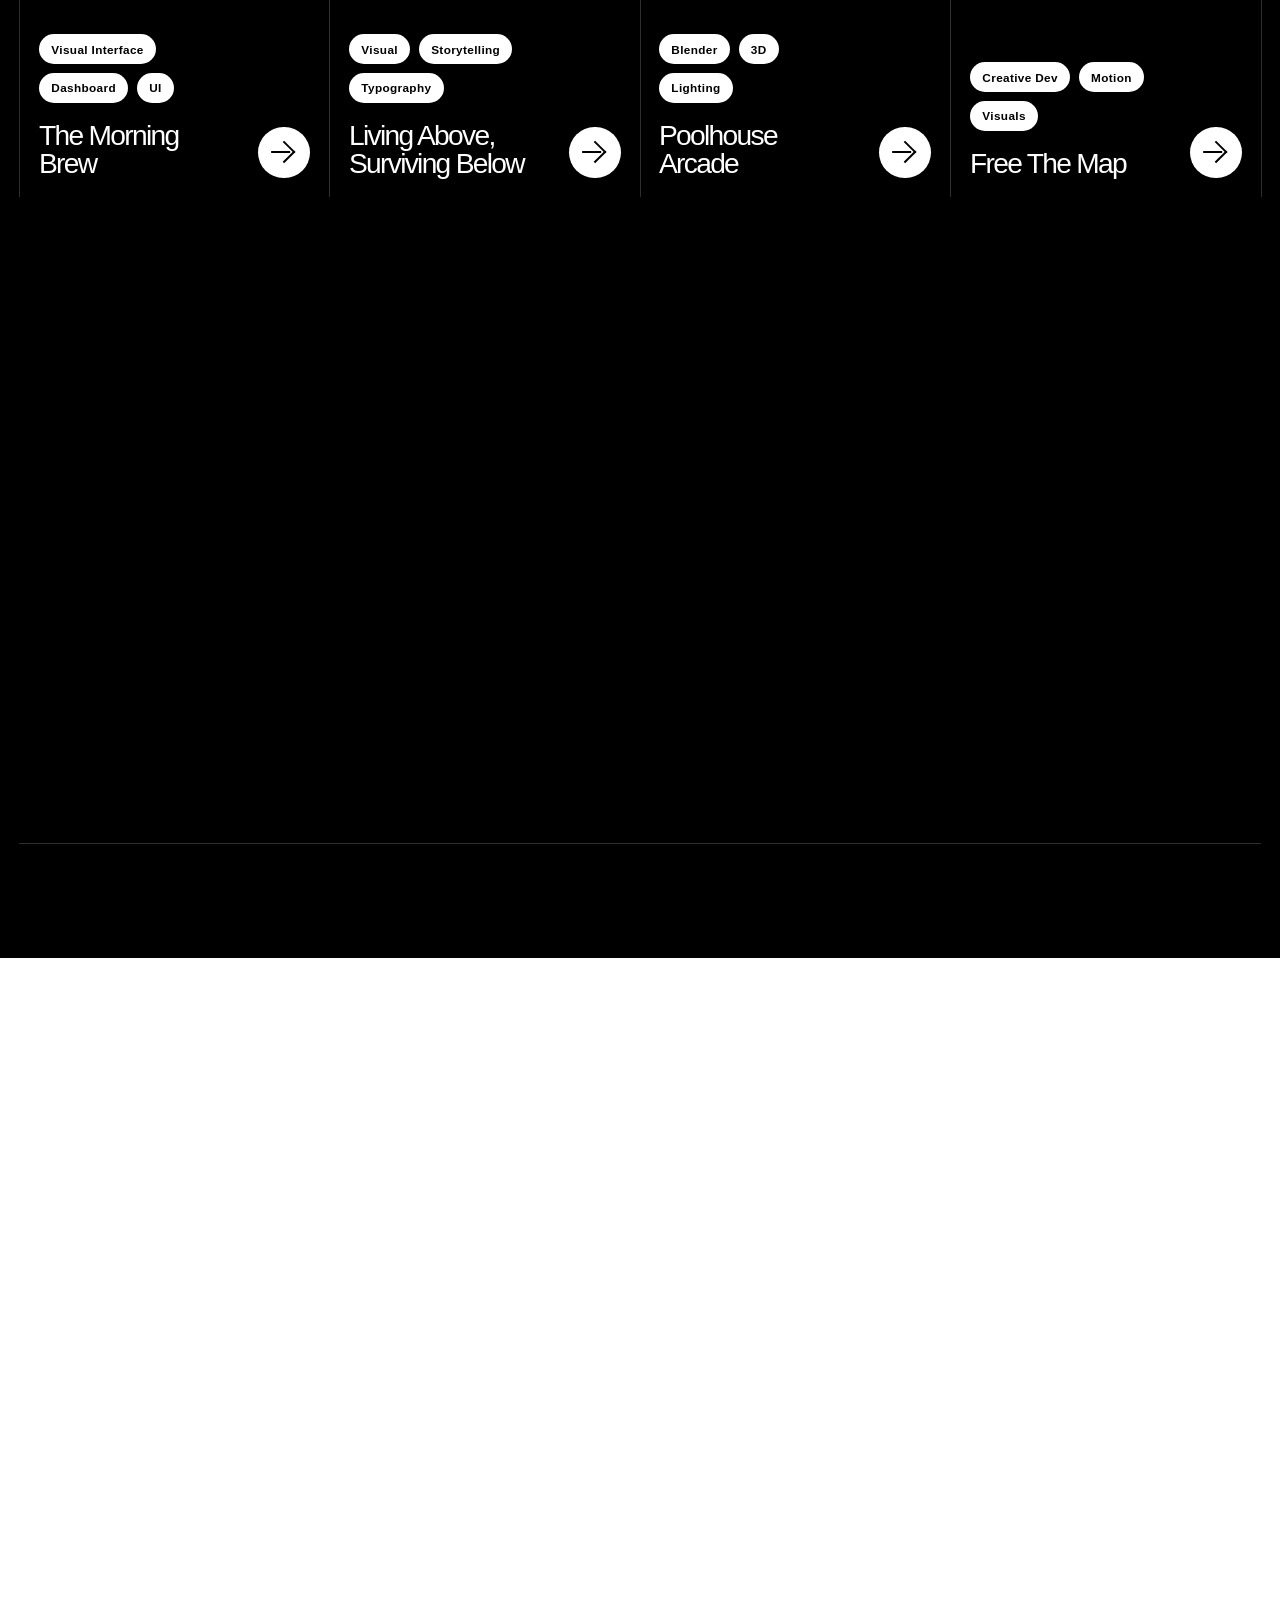
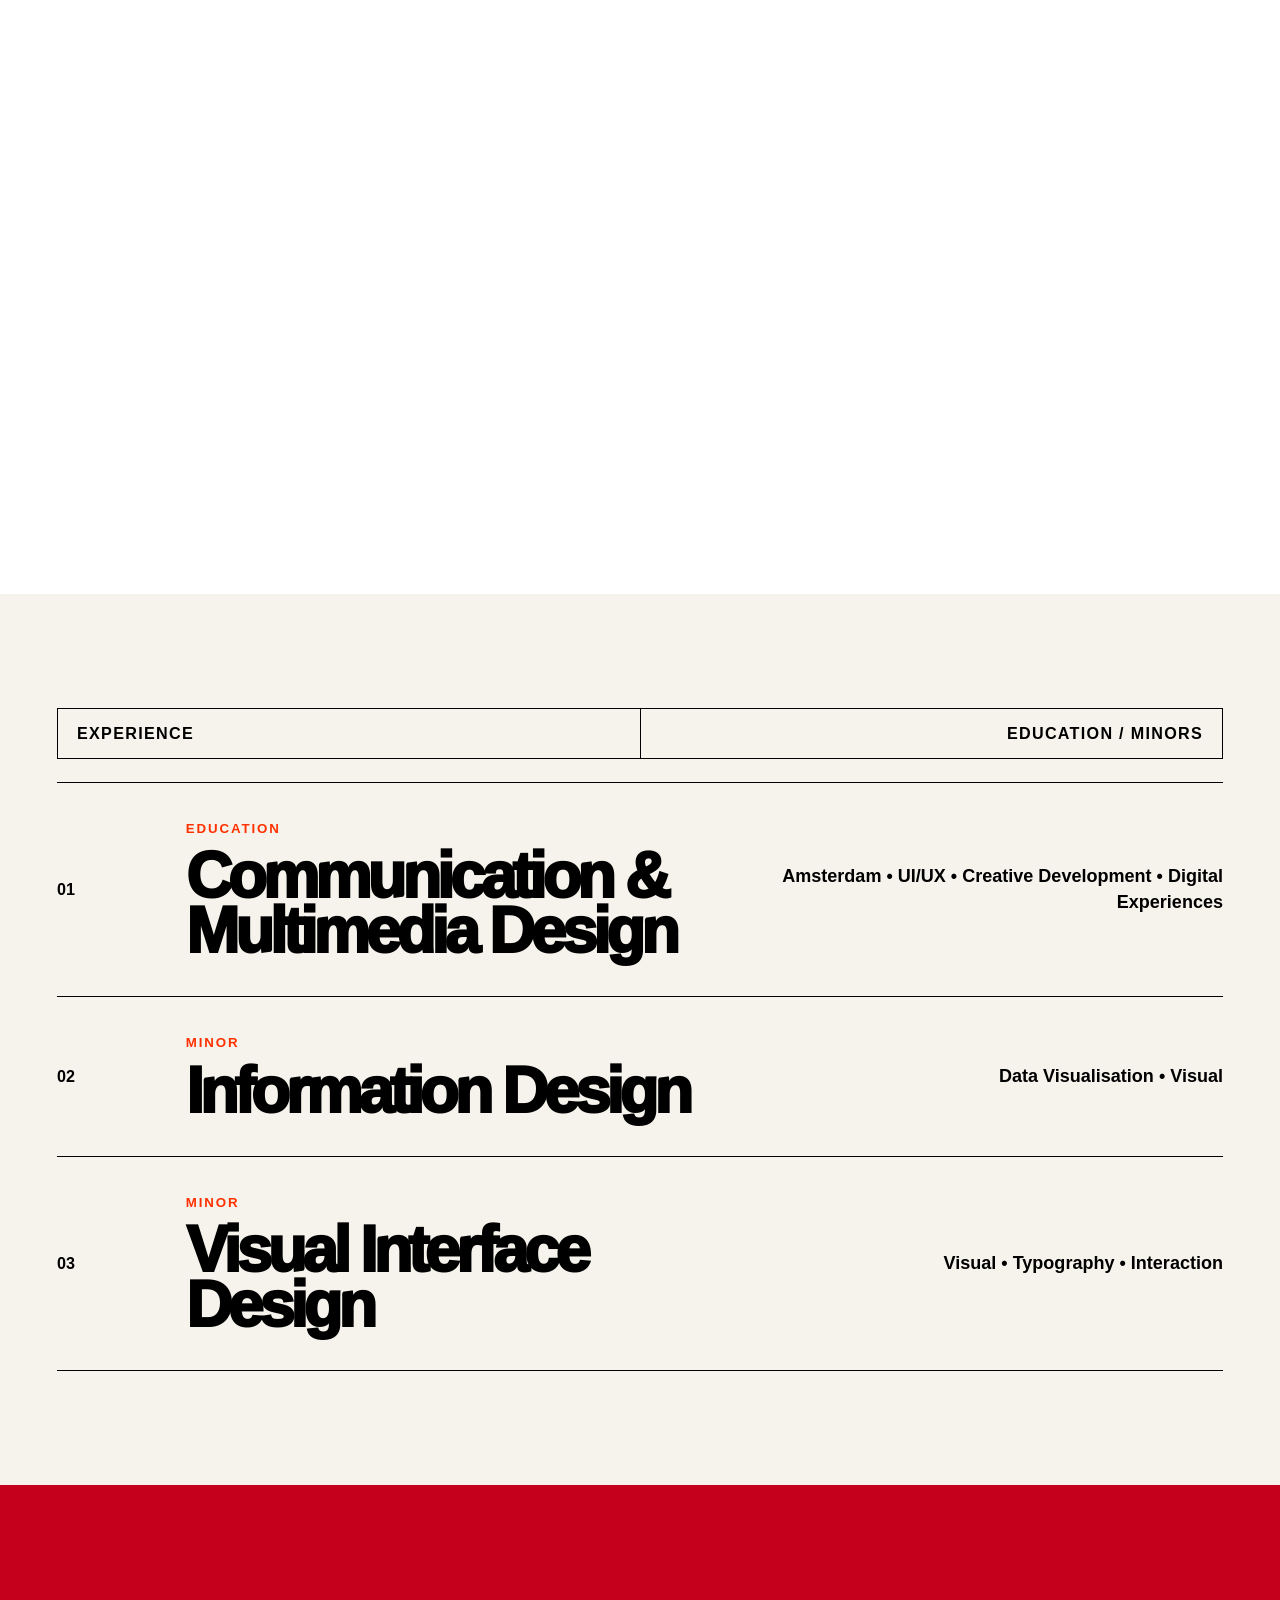
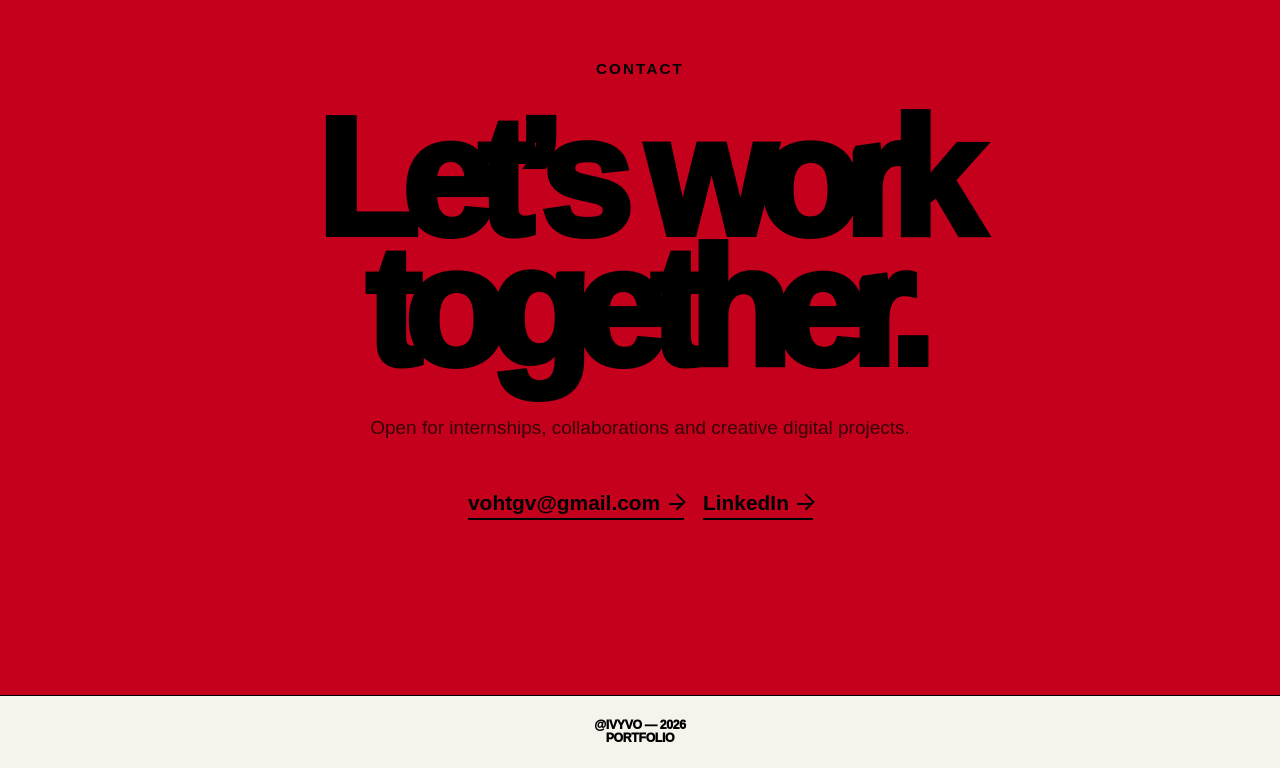
==== commit 507c4536: "push" ====
--- a/index.html
+++ b/index.html
@@ -41,7 +41,7 @@
 
   <div class="nav-column desktop-nav">
     <a href="index.html#work">WORK</a>
-    <a href="/img/cv.png">RESUME</a>
+    <a href="/img/cv.pdf">RESUME</a>
   </div>
 
   <div class="nav-column desktop-nav">
@@ -442,7 +442,7 @@
 
       </div>
       <div class="about-actions">
-  <a href="/img/cv.png" class="resume-button" target="_blank">
+  <a href="/img/cv.pdf" class="resume-button" target="_blank">
     <span>View Resume</span>
    <span class="arrow" aria-hidden="true"></span>
   </a>
